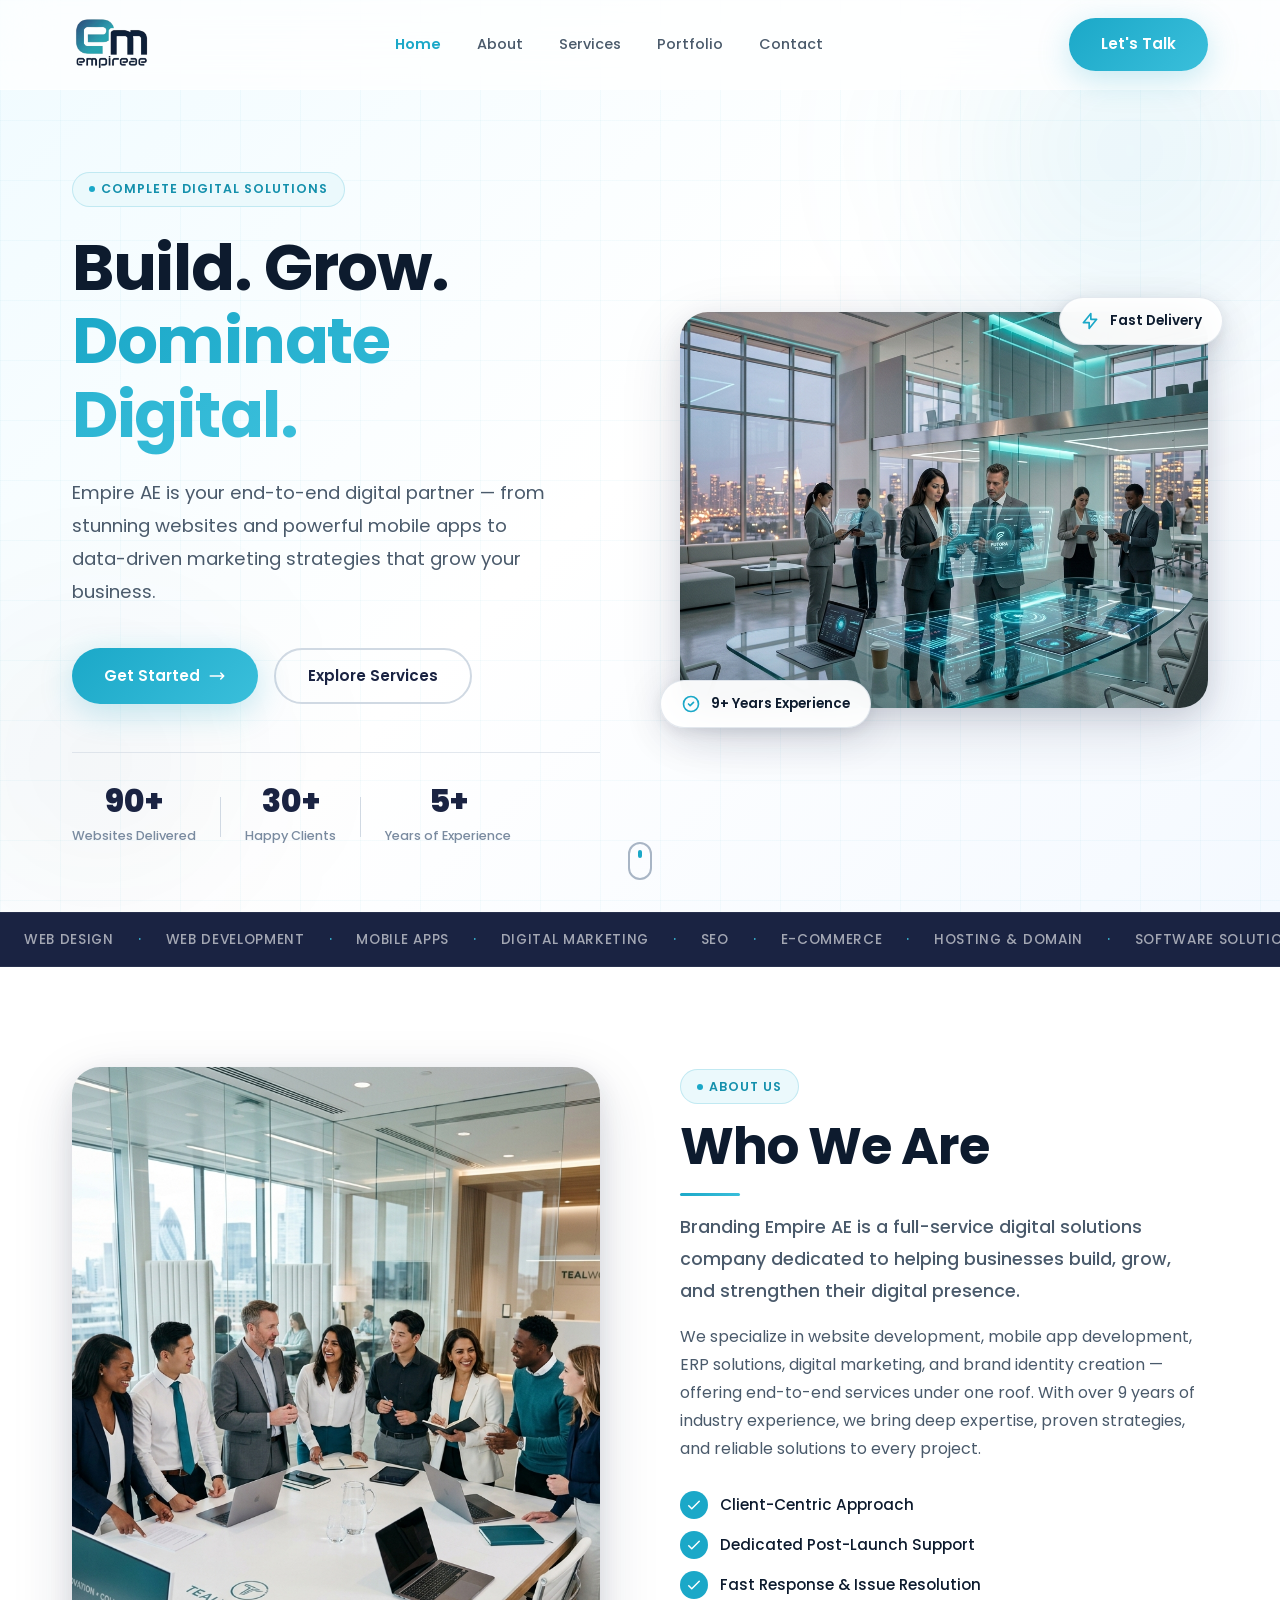
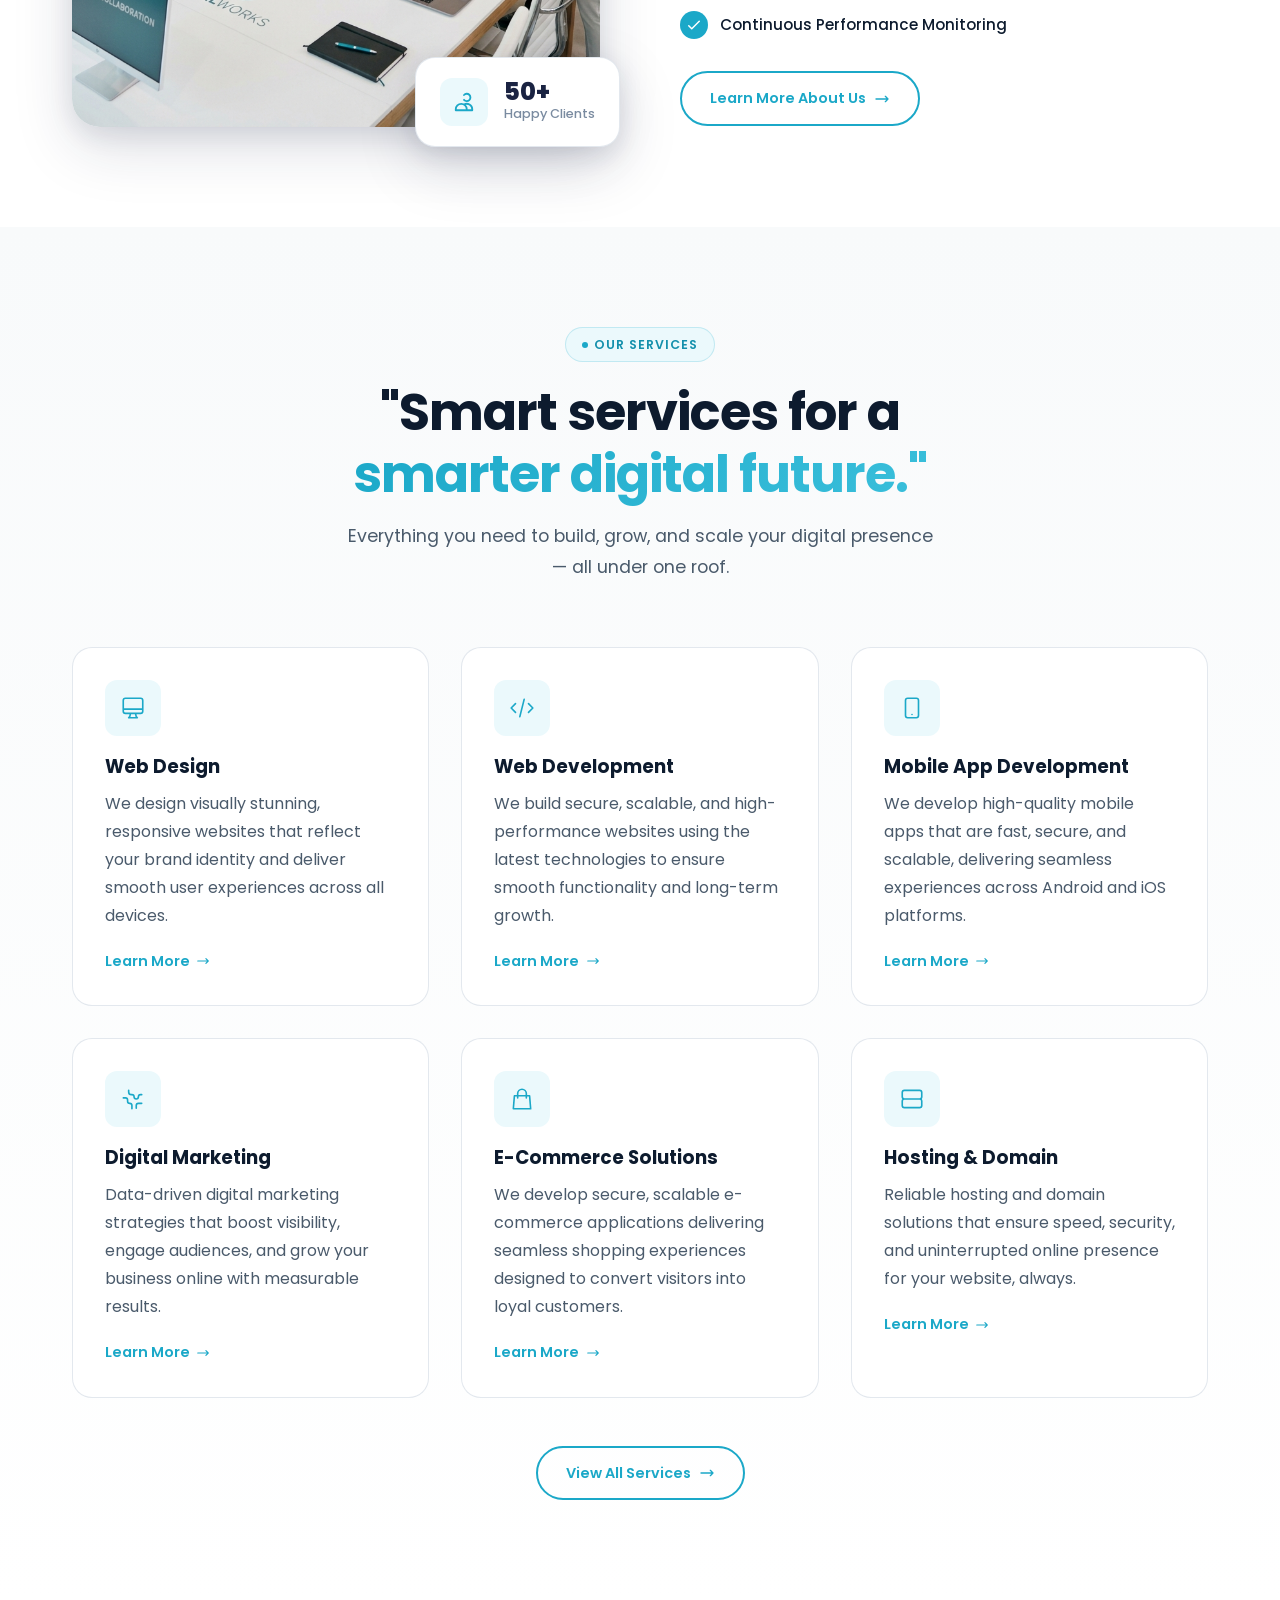
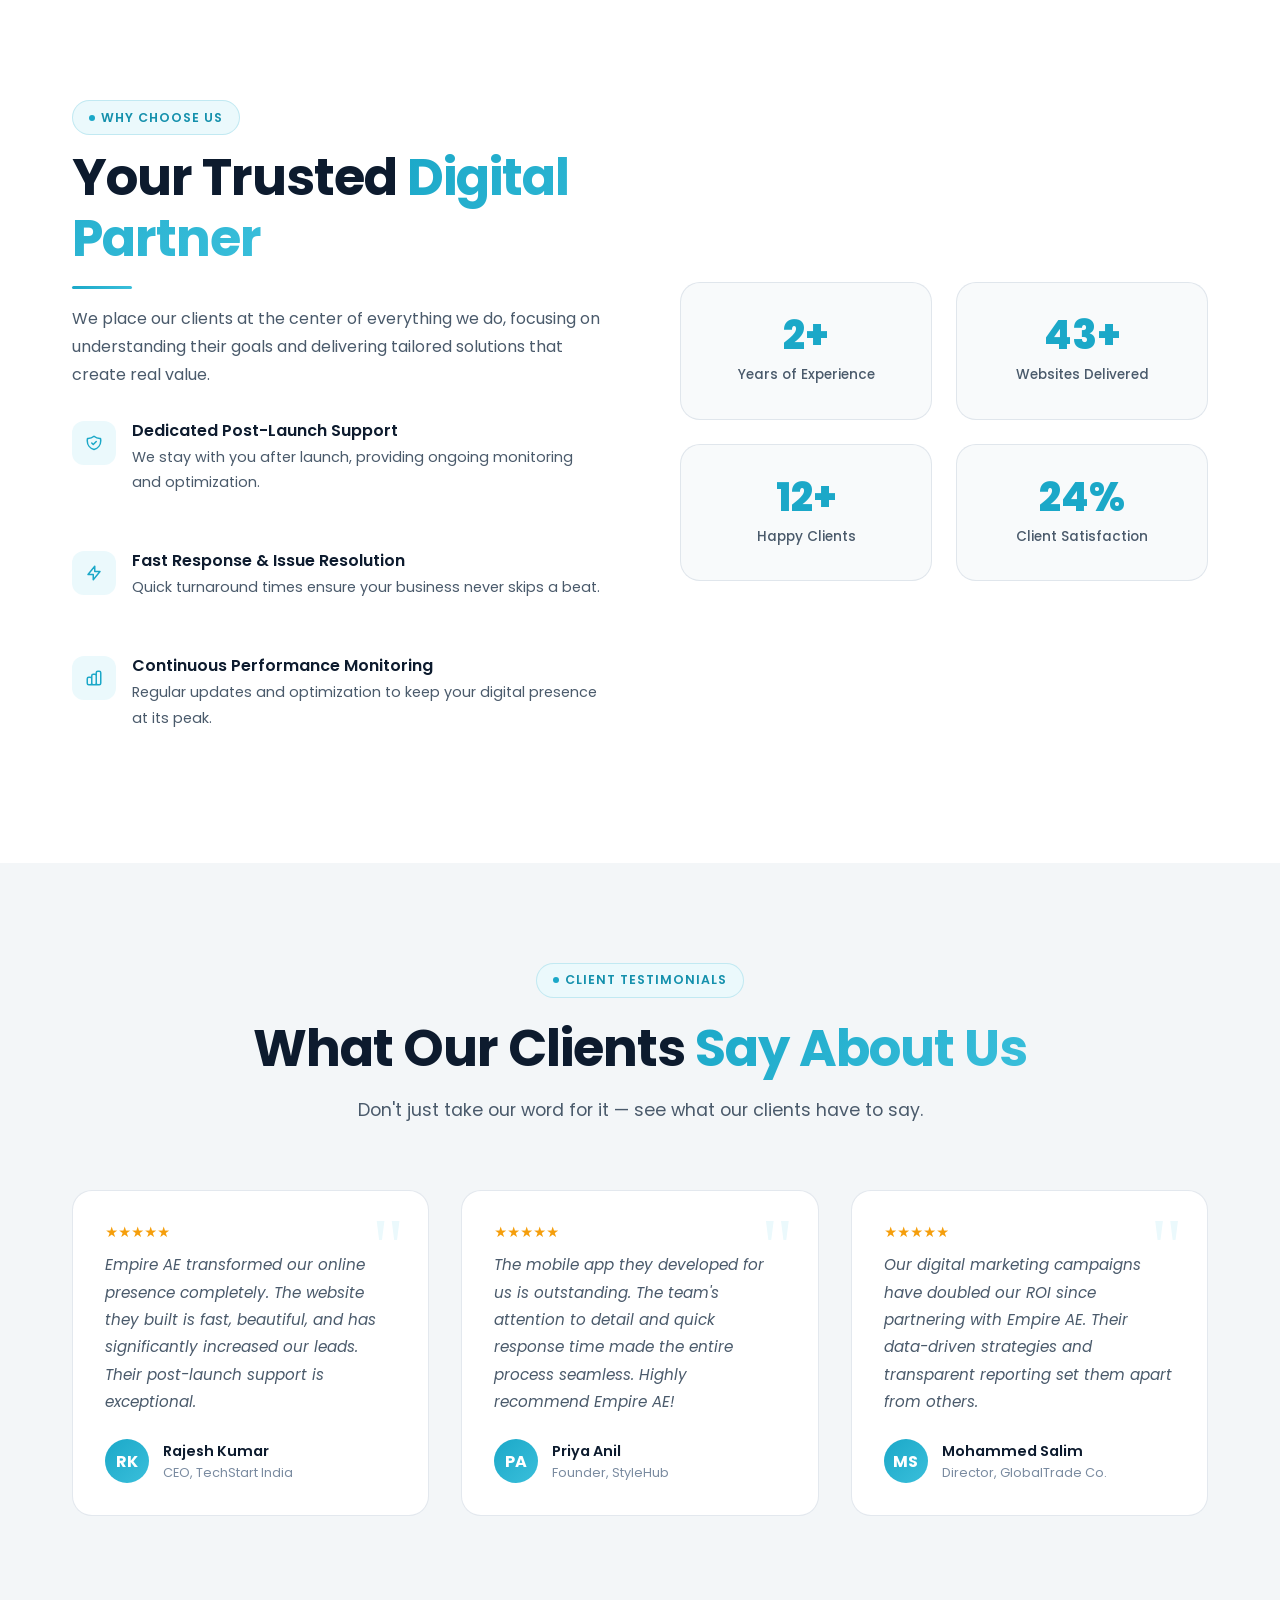
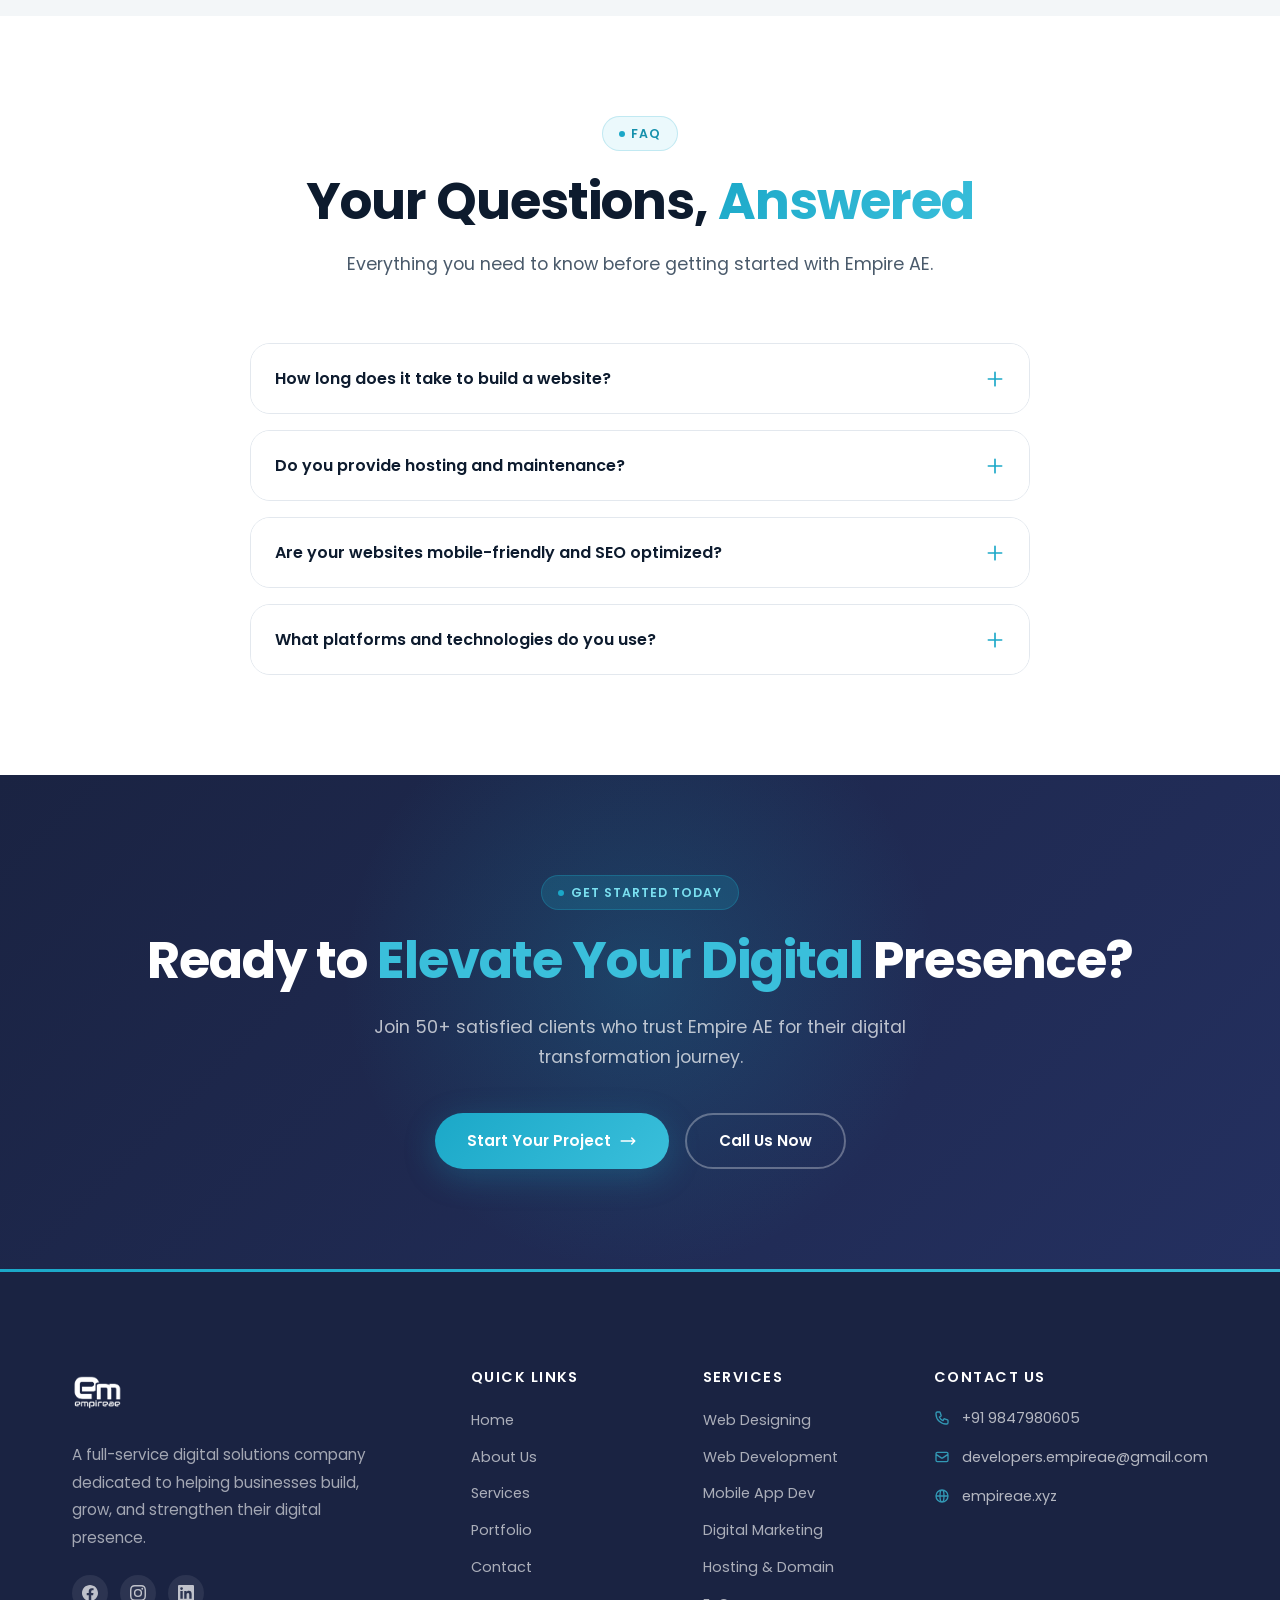
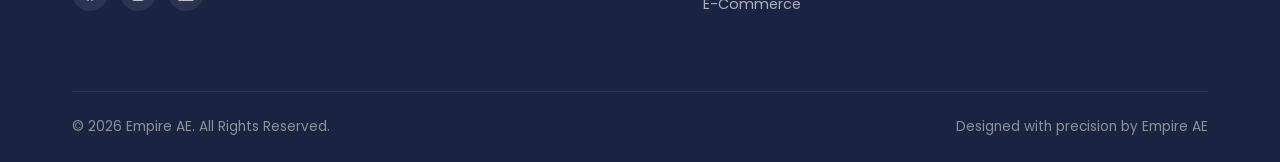
==== index.html @ 3169b393 "Finalized premium redesign" ====
<!DOCTYPE html>
<html lang="en">
<head>
  <meta charset="UTF-8" />
  <meta name="viewport" content="width=device-width, initial-scale=1.0" />
  <title>Empire AE — Complete Digital Solutions</title>
  <meta name="description" content="Empire AE is a full-service digital solutions company specializing in website development, mobile app development, digital marketing, and brand identity creation." />
  <meta name="keywords" content="web development, mobile app, digital marketing, SEO, ERP solutions, branding, Empire AE" />
  <link rel="stylesheet" href="styles.css" />
  <link rel="stylesheet" href="animations.css" />
  <link rel="stylesheet" href="home.css" />
</head>
<body>

  <!-- ═══ NAVBAR ═══ -->
  <nav class="navbar" id="navbar">
    <div class="container">
      <a href="index.html" class="nav-logo">
        <img src="images/logo.png" alt="Empire AE Logo" />
      </a>
      <div class="nav-links">
        <a href="index.html" class="active">Home</a>
        <a href="about.html">About</a>
        <a href="services.html">Services</a>
        <a href="portfolio.html">Portfolio</a>
        <a href="contact.html">Contact</a>
      </div>
      <div class="nav-cta">
        <a href="contact.html" class="btn-primary">Let's Talk</a>
      </div>
      <button class="hamburger" id="hamburger" aria-label="Toggle menu">
        <span></span><span></span><span></span>
      </button>
    </div>
  </nav>
  <div class="mobile-menu" id="mobileMenu">
    <a href="index.html">Home</a>
    <a href="about.html">About</a>
    <a href="services.html">Services</a>
    <a href="portfolio.html">Portfolio</a>
    <a href="contact.html">Contact</a>
    <a href="contact.html" class="btn-primary">Let's Talk</a>
  </div>

  <!-- ═══ HERO ═══ -->
  <section class="hero">
    <div class="hero-bg-grid"></div>
    <div class="hero-blob hero-blob-1"></div>
    <div class="hero-blob hero-blob-2"></div>
    <div class="container">
      <div class="hero-content">
        <div class="hero-text">
          <span class="label fade-up">Complete Digital Solutions</span>
          <h1 class="fade-up delay-1">
            Build. Grow.<br />
            <span class="text-gradient">Dominate Digital.</span>
          </h1>
          <p class="hero-desc fade-up delay-2">
            Empire AE is your end-to-end digital partner — from stunning websites and powerful mobile apps to data-driven marketing strategies that grow your business.
          </p>
          <div class="hero-cta fade-up delay-3">
            <a href="contact.html" class="btn-primary">
              Get Started
              <svg xmlns="http://www.w3.org/2000/svg" fill="none" viewBox="0 0 24 24" stroke="currentColor" width="18" height="18"><path stroke-linecap="round" stroke-linejoin="round" stroke-width="2" d="M17 8l4 4m0 0l-4 4m4-4H3"/></svg>
            </a>
            <a href="services.html" class="btn-secondary">Explore Services</a>
          </div>
          <div class="hero-stats fade-up delay-4">
            <div class="hero-stat">
              <span class="hero-stat-number">150<span class="hero-stat-plus">+</span></span>
              <span class="hero-stat-label">Websites Delivered</span>
            </div>
            <div class="hero-stat-sep"></div>
            <div class="hero-stat">
              <span class="hero-stat-number">50<span class="hero-stat-plus">+</span></span>
              <span class="hero-stat-label">Happy Clients</span>
            </div>
            <div class="hero-stat-sep"></div>
            <div class="hero-stat">
              <span class="hero-stat-number">9<span class="hero-stat-plus">+</span></span>
              <span class="hero-stat-label">Years of Experience</span>
            </div>
          </div>
        </div>
        <div class="hero-image fade-right delay-2">
          <div class="hero-img-wrapper">
            <img src="images/hero.png" alt="Empire AE Digital Solutions" />
            <div class="hero-img-badge badge-1">
              <svg xmlns="http://www.w3.org/2000/svg" fill="none" viewBox="0 0 24 24" stroke="currentColor" width="20" height="20"><path stroke-linecap="round" stroke-linejoin="round" stroke-width="2" d="M9 12l2 2 4-4m6 2a9 9 0 11-18 0 9 9 0 0118 0z"/></svg>
              <span>9+ Years Experience</span>
            </div>
            <div class="hero-img-badge badge-2">
              <svg xmlns="http://www.w3.org/2000/svg" fill="none" viewBox="0 0 24 24" stroke="currentColor" width="20" height="20"><path stroke-linecap="round" stroke-linejoin="round" stroke-width="2" d="M13 10V3L4 14h7v7l9-11h-7z"/></svg>
              <span>Fast Delivery</span>
            </div>
          </div>
        </div>
      </div>
    </div>
    <div class="hero-scroll-indicator">
      <div class="scroll-mouse"><div class="scroll-dot"></div></div>
    </div>
  </section>

  <!-- ═══ MARQUEE STRIP ═══ -->
  <div class="marquee-strip">
    <div class="marquee-track">
      <span>Web Design</span><span class="dot">·</span>
      <span>Web Development</span><span class="dot">·</span>
      <span>Mobile Apps</span><span class="dot">·</span>
      <span>Digital Marketing</span><span class="dot">·</span>
      <span>SEO</span><span class="dot">·</span>
      <span>E-Commerce</span><span class="dot">·</span>
      <span>Hosting & Domain</span><span class="dot">·</span>
      <span>Software Solutions</span><span class="dot">·</span>
      <span>Brand Identity</span><span class="dot">·</span>
      <span>Web Design</span><span class="dot">·</span>
      <span>Web Development</span><span class="dot">·</span>
      <span>Mobile Apps</span><span class="dot">·</span>
      <span>Digital Marketing</span><span class="dot">·</span>
      <span>SEO</span><span class="dot">·</span>
      <span>E-Commerce</span><span class="dot">·</span>
      <span>Hosting & Domain</span><span class="dot">·</span>
      <span>Software Solutions</span><span class="dot">·</span>
      <span>Brand Identity</span><span class="dot">·</span>
    </div>
  </div>

  <!-- ═══ ABOUT PREVIEW ═══ -->
  <section class="section about-preview">
    <div class="container">
      <div class="about-split">
        <div class="about-img-col fade-left">
          <div class="about-img-frame">
            <img src="images/about.png" alt="Empire AE Team" />
            <div class="about-img-card">
              <div class="about-img-card-icon">
                <svg xmlns="http://www.w3.org/2000/svg" fill="none" viewBox="0 0 24 24" stroke="currentColor" width="22" height="22"><path stroke-linecap="round" stroke-linejoin="round" stroke-width="2" d="M12 4.354a4 4 0 110 5.292M15 21H3v-1a6 6 0 0112 0v1zm0 0h6v-1a6 6 0 00-9-5.197"/></svg>
              </div>
              <div>
                <div class="about-img-card-number">50+</div>
                <div class="about-img-card-label">Happy Clients</div>
              </div>
            </div>
          </div>
        </div>
        <div class="about-text-col fade-right">
          <span class="label">About Us</span>
          <h2>Who We Are</h2>
          <div class="divider"></div>
          <p class="about-lead">
            Branding Empire AE is a full-service digital solutions company dedicated to helping businesses build, grow, and strengthen their digital presence.
          </p>
          <p>
            We specialize in website development, mobile app development, ERP solutions, digital marketing, and brand identity creation — offering end-to-end services under one roof. With over 9 years of industry experience, we bring deep expertise, proven strategies, and reliable solutions to every project.
          </p>
          <div class="about-features">
            <div class="about-feature">
              <div class="about-feature-icon">
                <svg xmlns="http://www.w3.org/2000/svg" fill="none" viewBox="0 0 24 24" stroke="currentColor" width="18" height="18"><path stroke-linecap="round" stroke-linejoin="round" stroke-width="2" d="M5 13l4 4L19 7"/></svg>
              </div>
              <span>Client-Centric Approach</span>
            </div>
            <div class="about-feature">
              <div class="about-feature-icon">
                <svg xmlns="http://www.w3.org/2000/svg" fill="none" viewBox="0 0 24 24" stroke="currentColor" width="18" height="18"><path stroke-linecap="round" stroke-linejoin="round" stroke-width="2" d="M5 13l4 4L19 7"/></svg>
              </div>
              <span>Dedicated Post-Launch Support</span>
            </div>
            <div class="about-feature">
              <div class="about-feature-icon">
                <svg xmlns="http://www.w3.org/2000/svg" fill="none" viewBox="0 0 24 24" stroke="currentColor" width="18" height="18"><path stroke-linecap="round" stroke-linejoin="round" stroke-width="2" d="M5 13l4 4L19 7"/></svg>
              </div>
              <span>Fast Response & Issue Resolution</span>
            </div>
            <div class="about-feature">
              <div class="about-feature-icon">
                <svg xmlns="http://www.w3.org/2000/svg" fill="none" viewBox="0 0 24 24" stroke="currentColor" width="18" height="18"><path stroke-linecap="round" stroke-linejoin="round" stroke-width="2" d="M5 13l4 4L19 7"/></svg>
              </div>
              <span>Continuous Performance Monitoring</span>
            </div>
          </div>
          <a href="about.html" class="btn-outline">Learn More About Us
            <svg xmlns="http://www.w3.org/2000/svg" fill="none" viewBox="0 0 24 24" stroke="currentColor" width="16" height="16"><path stroke-linecap="round" stroke-linejoin="round" stroke-width="2" d="M17 8l4 4m0 0l-4 4m4-4H3"/></svg>
          </a>
        </div>
      </div>
    </div>
  </section>

  <!-- ═══ SERVICES PREVIEW ═══ -->
  <section class="section services-preview" id="services">
    <div class="services-bg"></div>
    <div class="container">
      <div class="section-header fade-up">
        <span class="label">Our Services</span>
        <h2>"Smart services for a<br /> <span class="text-gradient">smarter digital future."</span></h2>
        <p>Everything you need to build, grow, and scale your digital presence — all under one roof.</p>
      </div>
      <div class="grid-3 services-grid">
        <div class="card fade-up delay-1">
          <div class="icon-box">
            <svg xmlns="http://www.w3.org/2000/svg" fill="none" viewBox="0 0 24 24" stroke="currentColor"><path stroke-linecap="round" stroke-linejoin="round" stroke-width="1.5" d="M9.75 17L9 20l-1 1h8l-1-1-.75-3M3 13h18M5 17h14a2 2 0 002-2V5a2 2 0 00-2-2H5a2 2 0 00-2 2v10a2 2 0 002 2z"/></svg>
          </div>
          <h3>Web Design</h3>
          <p>We design visually stunning, responsive websites that reflect your brand identity and deliver smooth user experiences across all devices.</p>
          <a href="services.html" class="service-link">Learn More <svg xmlns="http://www.w3.org/2000/svg" fill="none" viewBox="0 0 24 24" stroke="currentColor" width="14" height="14"><path stroke-linecap="round" stroke-linejoin="round" stroke-width="2" d="M17 8l4 4m0 0l-4 4m4-4H3"/></svg></a>
        </div>
        <div class="card fade-up delay-2">
          <div class="icon-box">
            <svg xmlns="http://www.w3.org/2000/svg" fill="none" viewBox="0 0 24 24" stroke="currentColor"><path stroke-linecap="round" stroke-linejoin="round" stroke-width="1.5" d="M10 20l4-16m4 4l4 4-4 4M6 16l-4-4 4-4"/></svg>
          </div>
          <h3>Web Development</h3>
          <p>We build secure, scalable, and high-performance websites using the latest technologies to ensure smooth functionality and long-term growth.</p>
          <a href="services.html" class="service-link">Learn More <svg xmlns="http://www.w3.org/2000/svg" fill="none" viewBox="0 0 24 24" stroke="currentColor" width="14" height="14"><path stroke-linecap="round" stroke-linejoin="round" stroke-width="2" d="M17 8l4 4m0 0l-4 4m4-4H3"/></svg></a>
        </div>
        <div class="card fade-up delay-3">
          <div class="icon-box">
            <svg xmlns="http://www.w3.org/2000/svg" fill="none" viewBox="0 0 24 24" stroke="currentColor"><path stroke-linecap="round" stroke-linejoin="round" stroke-width="1.5" d="M12 18h.01M8 21h8a2 2 0 002-2V5a2 2 0 00-2-2H8a2 2 0 00-2 2v14a2 2 0 002 2z"/></svg>
          </div>
          <h3>Mobile App Development</h3>
          <p>We develop high-quality mobile apps that are fast, secure, and scalable, delivering seamless experiences across Android and iOS platforms.</p>
          <a href="services.html" class="service-link">Learn More <svg xmlns="http://www.w3.org/2000/svg" fill="none" viewBox="0 0 24 24" stroke="currentColor" width="14" height="14"><path stroke-linecap="round" stroke-linejoin="round" stroke-width="2" d="M17 8l4 4m0 0l-4 4m4-4H3"/></svg></a>
        </div>
        <div class="card fade-up delay-2">
          <div class="icon-box">
            <svg xmlns="http://www.w3.org/2000/svg" fill="none" viewBox="0 0 24 24" stroke="currentColor"><path stroke-linecap="round" stroke-linejoin="round" stroke-width="1.5" d="M3.055 11H5a2 2 0 012 2v1a2 2 0 002 2 2 2 0 012 2v2.945M8 3.935V5.5A2.5 2.5 0 0010.5 8h.5a2 2 0 012 2 2 2 0 104 0 2 2 0 012-2h1.064M15 20.488V18a2 2 0 012-2h3.064"/></svg>
          </div>
          <h3>Digital Marketing</h3>
          <p>Data-driven digital marketing strategies that boost visibility, engage audiences, and grow your business online with measurable results.</p>
          <a href="services.html" class="service-link">Learn More <svg xmlns="http://www.w3.org/2000/svg" fill="none" viewBox="0 0 24 24" stroke="currentColor" width="14" height="14"><path stroke-linecap="round" stroke-linejoin="round" stroke-width="2" d="M17 8l4 4m0 0l-4 4m4-4H3"/></svg></a>
        </div>
        <div class="card fade-up delay-3">
          <div class="icon-box">
            <svg xmlns="http://www.w3.org/2000/svg" fill="none" viewBox="0 0 24 24" stroke="currentColor"><path stroke-linecap="round" stroke-linejoin="round" stroke-width="1.5" d="M16 11V7a4 4 0 00-8 0v4M5 9h14l1 12H4L5 9z"/></svg>
          </div>
          <h3>E-Commerce Solutions</h3>
          <p>We develop secure, scalable e-commerce applications delivering seamless shopping experiences designed to convert visitors into loyal customers.</p>
          <a href="services.html" class="service-link">Learn More <svg xmlns="http://www.w3.org/2000/svg" fill="none" viewBox="0 0 24 24" stroke="currentColor" width="14" height="14"><path stroke-linecap="round" stroke-linejoin="round" stroke-width="2" d="M17 8l4 4m0 0l-4 4m4-4H3"/></svg></a>
        </div>
        <div class="card fade-up delay-4">
          <div class="icon-box">
            <svg xmlns="http://www.w3.org/2000/svg" fill="none" viewBox="0 0 24 24" stroke="currentColor"><path stroke-linecap="round" stroke-linejoin="round" stroke-width="1.5" d="M5 12h14M5 12a2 2 0 01-2-2V6a2 2 0 012-2h14a2 2 0 012 2v4a2 2 0 01-2 2M5 12a2 2 0 00-2 2v4a2 2 0 002 2h14a2 2 0 002-2v-4a2 2 0 00-2-2"/></svg>
          </div>
          <h3>Hosting & Domain</h3>
          <p>Reliable hosting and domain solutions that ensure speed, security, and uninterrupted online presence for your website, always.</p>
          <a href="services.html" class="service-link">Learn More <svg xmlns="http://www.w3.org/2000/svg" fill="none" viewBox="0 0 24 24" stroke="currentColor" width="14" height="14"><path stroke-linecap="round" stroke-linejoin="round" stroke-width="2" d="M17 8l4 4m0 0l-4 4m4-4H3"/></svg></a>
        </div>
      </div>
      <div class="services-cta fade-up">
        <a href="services.html" class="btn-outline">View All Services
          <svg xmlns="http://www.w3.org/2000/svg" fill="none" viewBox="0 0 24 24" stroke="currentColor" width="16" height="16"><path stroke-linecap="round" stroke-linejoin="round" stroke-width="2" d="M17 8l4 4m0 0l-4 4m4-4H3"/></svg>
        </a>
      </div>
    </div>
  </section>

  <!-- ═══ WHY CHOOSE US ═══ -->
  <section class="section why-section">
    <div class="container">
      <div class="why-grid">
        <div class="why-text fade-left">
          <span class="label">Why Choose Us</span>
          <h2>Your Trusted <span class="text-gradient">Digital Partner</span></h2>
          <div class="divider"></div>
          <p>We place our clients at the center of everything we do, focusing on understanding their goals and delivering tailored solutions that create real value.</p>
          <div class="why-advantages">
            <div class="why-advantage">
              <div class="why-adv-icon">
                <svg xmlns="http://www.w3.org/2000/svg" fill="none" viewBox="0 0 24 24" stroke="currentColor" width="18" height="18"><path stroke-linecap="round" stroke-linejoin="round" stroke-width="2" d="M9 12l2 2 4-4m5.618-4.016A11.955 11.955 0 0112 2.944a11.955 11.955 0 01-8.618 3.04A12.02 12.02 0 003 9c0 5.591 3.824 10.29 9 11.622 5.176-1.332 9-6.03 9-11.622 0-1.042-.133-2.052-.382-3.016z"/></svg>
              </div>
              <div>
                <h4>Dedicated Post-Launch Support</h4>
                <p>We stay with you after launch, providing ongoing monitoring and optimization.</p>
              </div>
            </div>
            <div class="why-advantage">
              <div class="why-adv-icon">
                <svg xmlns="http://www.w3.org/2000/svg" fill="none" viewBox="0 0 24 24" stroke="currentColor" width="18" height="18"><path stroke-linecap="round" stroke-linejoin="round" stroke-width="2" d="M13 10V3L4 14h7v7l9-11h-7z"/></svg>
              </div>
              <div>
                <h4>Fast Response & Issue Resolution</h4>
                <p>Quick turnaround times ensure your business never skips a beat.</p>
              </div>
            </div>
            <div class="why-advantage">
              <div class="why-adv-icon">
                <svg xmlns="http://www.w3.org/2000/svg" fill="none" viewBox="0 0 24 24" stroke="currentColor" width="18" height="18"><path stroke-linecap="round" stroke-linejoin="round" stroke-width="2" d="M9 19v-6a2 2 0 00-2-2H5a2 2 0 00-2 2v6a2 2 0 002 2h2a2 2 0 002-2zm0 0V9a2 2 0 012-2h2a2 2 0 012 2v10m-6 0a2 2 0 002 2h2a2 2 0 002-2m0 0V5a2 2 0 012-2h2a2 2 0 012 2v14a2 2 0 01-2 2h-2a2 2 0 01-2-2z"/></svg>
              </div>
              <div>
                <h4>Continuous Performance Monitoring</h4>
                <p>Regular updates and optimization to keep your digital presence at its peak.</p>
              </div>
            </div>
          </div>
        </div>
        <div class="why-stats-col fade-right">
          <div class="why-stats-grid">
            <div class="why-stat-card">
              <div class="stat-number">9+</div>
              <p>Years of Experience</p>
            </div>
            <div class="why-stat-card">
              <div class="stat-number">150+</div>
              <p>Websites Delivered</p>
            </div>
            <div class="why-stat-card">
              <div class="stat-number">50+</div>
              <p>Happy Clients</p>
            </div>
            <div class="why-stat-card">
              <div class="stat-number">100%</div>
              <p>Client Satisfaction</p>
            </div>
          </div>
        </div>
      </div>
    </div>
  </section>

  <!-- ═══ TESTIMONIALS ═══ -->
  <section class="section testimonials-section">
    <div class="testimonials-bg"></div>
    <div class="container">
      <div class="section-header fade-up">
        <span class="label">Client Testimonials</span>
        <h2>What Our Clients <span class="text-gradient">Say About Us</span></h2>
        <p>Don't just take our word for it — see what our clients have to say.</p>
      </div>
      <div class="grid-3 testimonials-grid">
        <div class="testimonial-card fade-up delay-1">
          <div class="stars">★★★★★</div>
          <p class="testimonial-text">Empire AE transformed our online presence completely. The website they built is fast, beautiful, and has significantly increased our leads. Their post-launch support is exceptional.</p>
          <div class="testimonial-author">
            <div class="testimonial-avatar">RK</div>
            <div>
              <div class="testimonial-name">Rajesh Kumar</div>
              <div class="testimonial-role">CEO, TechStart India</div>
            </div>
          </div>
        </div>
        <div class="testimonial-card fade-up delay-2">
          <div class="stars">★★★★★</div>
          <p class="testimonial-text">The mobile app they developed for us is outstanding. The team's attention to detail and quick response time made the entire process seamless. Highly recommend Empire AE!</p>
          <div class="testimonial-author">
            <div class="testimonial-avatar">PA</div>
            <div>
              <div class="testimonial-name">Priya Anil</div>
              <div class="testimonial-role">Founder, StyleHub</div>
            </div>
          </div>
        </div>
        <div class="testimonial-card fade-up delay-3">
          <div class="stars">★★★★★</div>
          <p class="testimonial-text">Our digital marketing campaigns have doubled our ROI since partnering with Empire AE. Their data-driven strategies and transparent reporting set them apart from others.</p>
          <div class="testimonial-author">
            <div class="testimonial-avatar">MS</div>
            <div>
              <div class="testimonial-name">Mohammed Salim</div>
              <div class="testimonial-role">Director, GlobalTrade Co.</div>
            </div>
          </div>
        </div>
      </div>
    </div>
  </section>

  <!-- ═══ FAQ ═══ -->
  <section class="section faq-section">
    <div class="container">
      <div class="section-header fade-up">
        <span class="label">FAQ</span>
        <h2>Your Questions, <span class="text-gradient">Answered</span></h2>
        <p>Everything you need to know before getting started with Empire AE.</p>
      </div>
      <div class="faq-grid fade-up delay-1">
        <div class="faq-item">
          <button class="faq-question" onclick="toggleFaq(this)">
            <span>How long does it take to build a website?</span>
            <svg class="faq-icon" xmlns="http://www.w3.org/2000/svg" fill="none" viewBox="0 0 24 24" stroke="currentColor" width="20" height="20"><path stroke-linecap="round" stroke-linejoin="round" stroke-width="2" d="M12 4v16m8-8H4"/></svg>
          </button>
          <div class="faq-answer">
            <p>Most websites are completed within 1–3 weeks, depending on the project scope and content availability. We keep you informed at every stage of the process.</p>
          </div>
        </div>
        <div class="faq-item">
          <button class="faq-question" onclick="toggleFaq(this)">
            <span>Do you provide hosting and maintenance?</span>
            <svg class="faq-icon" xmlns="http://www.w3.org/2000/svg" fill="none" viewBox="0 0 24 24" stroke="currentColor" width="20" height="20"><path stroke-linecap="round" stroke-linejoin="round" stroke-width="2" d="M12 4v16m8-8H4"/></svg>
          </button>
          <div class="faq-answer">
            <p>Yes. We offer secure hosting with regular backups, performance monitoring, and ongoing technical support to keep your site running perfectly.</p>
          </div>
        </div>
        <div class="faq-item">
          <button class="faq-question" onclick="toggleFaq(this)">
            <span>Are your websites mobile-friendly and SEO optimized?</span>
            <svg class="faq-icon" xmlns="http://www.w3.org/2000/svg" fill="none" viewBox="0 0 24 24" stroke="currentColor" width="20" height="20"><path stroke-linecap="round" stroke-linejoin="round" stroke-width="2" d="M12 4v16m8-8H4"/></svg>
          </button>
          <div class="faq-answer">
            <p>Absolutely. All our websites are optimized for speed, mobile responsiveness, and search engine visibility right out of the box.</p>
          </div>
        </div>
        <div class="faq-item">
          <button class="faq-question" onclick="toggleFaq(this)">
            <span>What platforms and technologies do you use?</span>
            <svg class="faq-icon" xmlns="http://www.w3.org/2000/svg" fill="none" viewBox="0 0 24 24" stroke="currentColor" width="20" height="20"><path stroke-linecap="round" stroke-linejoin="round" stroke-width="2" d="M12 4v16m8-8H4"/></svg>
          </button>
          <div class="faq-answer">
            <p>We work with a wide range of modern technologies including React, WordPress, Laravel, Flutter, and more — always choosing the right tool for your project needs.</p>
          </div>
        </div>
      </div>
    </div>
  </section>

  <!-- ═══ CTA ═══ -->
  <section class="cta-section">
    <div class="container" style="position:relative;z-index:1;">
      <span class="label" style="background:rgba(27,168,200,0.2);color:#7AE0F0;border-color:rgba(27,168,200,0.3);">Get Started Today</span>
      <h2 style="margin-top:1.25rem">Ready to <span style="color:var(--teal-light)">Elevate Your Digital</span> Presence?</h2>
      <p>Join 50+ satisfied clients who trust Empire AE for their digital transformation journey.</p>
      <div class="cta-buttons">
        <a href="contact.html" class="btn-primary">Start Your Project
          <svg xmlns="http://www.w3.org/2000/svg" fill="none" viewBox="0 0 24 24" stroke="currentColor" width="18" height="18"><path stroke-linecap="round" stroke-linejoin="round" stroke-width="2" d="M17 8l4 4m0 0l-4 4m4-4H3"/></svg>
        </a>
        <a href="tel:919847980605" class="btn-secondary">Call Us Now</a>
      </div>
    </div>
  </section>

  <!-- ═══ FOOTER ═══ -->
  <footer class="footer">
    <div class="container">
      <div class="footer-grid">
        <div class="footer-brand">
          <img src="images/logo.png" alt="Empire AE" />
          <p>A full-service digital solutions company dedicated to helping businesses build, grow, and strengthen their digital presence.</p>
          <div class="social-links" style="margin-top:1.5rem">
            <a href="#" class="social-link" aria-label="Facebook">
              <svg xmlns="http://www.w3.org/2000/svg" viewBox="0 0 24 24" fill="currentColor"><path d="M24 12.073c0-6.627-5.373-12-12-12s-12 5.373-12 12c0 5.99 4.388 10.954 10.125 11.854v-8.385H7.078v-3.47h3.047V9.43c0-3.007 1.792-4.669 4.533-4.669 1.312 0 2.686.235 2.686.235v2.953H15.83c-1.491 0-1.956.925-1.956 1.874v2.25h3.328l-.532 3.47h-2.796v8.385C19.612 23.027 24 18.062 24 12.073z"/></svg>
            </a>
            <a href="#" class="social-link" aria-label="Instagram">
              <svg xmlns="http://www.w3.org/2000/svg" viewBox="0 0 24 24" fill="currentColor"><path d="M12 2.163c3.204 0 3.584.012 4.85.07 3.252.148 4.771 1.691 4.919 4.919.058 1.265.069 1.645.069 4.849 0 3.205-.012 3.584-.069 4.849-.149 3.225-1.664 4.771-4.919 4.919-1.266.058-1.644.07-4.85.07-3.204 0-3.584-.012-4.849-.07-3.26-.149-4.771-1.699-4.919-4.92-.058-1.265-.07-1.644-.07-4.849 0-3.204.013-3.583.07-4.849.149-3.227 1.664-4.771 4.919-4.919 1.266-.057 1.645-.069 4.849-.069zM12 0C8.741 0 8.333.014 7.053.072 2.695.272.273 2.69.073 7.052.014 8.333 0 8.741 0 12c0 3.259.014 3.668.072 4.948.2 4.358 2.618 6.78 6.98 6.98C8.333 23.986 8.741 24 12 24c3.259 0 3.668-.014 4.948-.072 4.354-.2 6.782-2.618 6.979-6.98.059-1.28.073-1.689.073-4.948 0-3.259-.014-3.667-.072-4.947-.196-4.354-2.617-6.78-6.979-6.98C15.668.014 15.259 0 12 0zm0 5.838a6.162 6.162 0 100 12.324 6.162 6.162 0 000-12.324zM12 16a4 4 0 110-8 4 4 0 010 8zm6.406-11.845a1.44 1.44 0 100 2.881 1.44 1.44 0 000-2.881z"/></svg>
            </a>
            <a href="#" class="social-link" aria-label="LinkedIn">
              <svg xmlns="http://www.w3.org/2000/svg" viewBox="0 0 24 24" fill="currentColor"><path d="M20.447 20.452h-3.554v-5.569c0-1.328-.027-3.037-1.852-3.037-1.853 0-2.136 1.445-2.136 2.939v5.667H9.351V9h3.414v1.561h.046c.477-.9 1.637-1.85 3.37-1.85 3.601 0 4.267 2.37 4.267 5.455v6.286zM5.337 7.433a2.062 2.062 0 01-2.063-2.065 2.064 2.064 0 112.063 2.065zm1.782 13.019H3.555V9h3.564v11.452zM22.225 0H1.771C.792 0 0 .774 0 1.729v20.542C0 23.227.792 24 1.771 24h20.451C23.2 24 24 23.227 24 22.271V1.729C24 .774 23.2 0 22.222 0h.003z"/></svg>
            </a>
          </div>
        </div>
        <div class="footer-col">
          <h5>Quick Links</h5>
          <ul>
            <li><a href="index.html">Home</a></li>
            <li><a href="about.html">About Us</a></li>
            <li><a href="services.html">Services</a></li>
            <li><a href="portfolio.html">Portfolio</a></li>
            <li><a href="contact.html">Contact</a></li>
          </ul>
        </div>
        <div class="footer-col">
          <h5>Services</h5>
          <ul>
            <li><a href="services.html">Web Designing</a></li>
            <li><a href="services.html">Web Development</a></li>
            <li><a href="services.html">Mobile App Dev</a></li>
            <li><a href="services.html">Digital Marketing</a></li>
            <li><a href="services.html">Hosting & Domain</a></li>
            <li><a href="services.html">E-Commerce</a></li>
          </ul>
        </div>
        <div class="footer-col">
          <h5>Contact Us</h5>
          <div class="footer-contact-item">
            <svg xmlns="http://www.w3.org/2000/svg" fill="none" viewBox="0 0 24 24" stroke="currentColor"><path stroke-linecap="round" stroke-linejoin="round" stroke-width="2" d="M3 5a2 2 0 012-2h3.28a1 1 0 01.948.684l1.498 4.493a1 1 0 01-.502 1.21l-2.257 1.13a11.042 11.042 0 005.516 5.516l1.13-2.257a1 1 0 011.21-.502l4.493 1.498a1 1 0 01.684.949V19a2 2 0 01-2 2h-1C9.716 21 3 14.284 3 6V5z"/></svg>
            <span>+91 9847980605</span>
          </div>
          <div class="footer-contact-item">
            <svg xmlns="http://www.w3.org/2000/svg" fill="none" viewBox="0 0 24 24" stroke="currentColor"><path stroke-linecap="round" stroke-linejoin="round" stroke-width="2" d="M3 8l7.89 5.26a2 2 0 002.22 0L21 8M5 19h14a2 2 0 002-2V7a2 2 0 00-2-2H5a2 2 0 00-2 2v10a2 2 0 002 2z"/></svg>
            <span>developers.empireae@gmail.com</span>
          </div>
          <div class="footer-contact-item">
            <svg xmlns="http://www.w3.org/2000/svg" fill="none" viewBox="0 0 24 24" stroke="currentColor"><path stroke-linecap="round" stroke-linejoin="round" stroke-width="2" d="M21 12a9 9 0 01-9 9m9-9a9 9 0 00-9-9m9 9H3m9 9a9 9 0 01-9-9m9 9c1.657 0 3-4.03 3-9s-1.343-9-3-9m0 18c-1.657 0-3-4.03-3-9s1.343-9 3-9m-9 9a9 9 0 019-9"/></svg>
            <span>empireae.xyz</span>
          </div>
        </div>
      </div>
      <div class="footer-bottom">
        <span>© 2026 Empire AE. All Rights Reserved.</span>
        <span>Designed with precision by Empire AE</span>
      </div>
    </div>
  </footer>

  <button id="scrollTopBtn" class="scroll-top" aria-label="Scroll to top">
    <svg xmlns="http://www.w3.org/2000/svg" fill="none" viewBox="0 0 24 24" stroke="currentColor" width="24" height="24"><path stroke-linecap="round" stroke-linejoin="round" stroke-width="2" d="M5 10l7-7m0 0l7 7m-7-7v18"/></svg>
  </button>
  <script src="main.js"></script>
</body>
</html>
---- styles.css ----
/* ============================================
   EMPIRE AE — GLOBAL DESIGN SYSTEM
   Color: Teal #1BA8C8 + Dark Navy #1A2342
   ============================================ */

@import url('https://fonts.googleapis.com/css2?family=Inter:wght@300;400;500;600;700;800;900&family=Poppins:wght@300;400;500;600;700;800;900&display=swap');

/* ─── CSS Custom Properties ─── */
:root {
  --teal: #1BA8C8;
  --teal-light: #3ABFDB;
  --teal-dark: #1490AC;
  --teal-pale: #EBF9FC;
  --teal-glow: rgba(27, 168, 200, 0.15);
  --navy: #1A2342;
  --navy-mid: #243060;
  --navy-light: #3A4A7A;
  --white: #FFFFFF;
  --off-white: #F8FAFB;
  --grey-50: #F3F6F8;
  --grey-100: #E8EDF2;
  --grey-200: #D0D9E3;
  --grey-300: #A8B5C5;
  --grey-400: #7A8BA0;
  --grey-500: #556475;
  --grey-600: #3D4F62;
  --text-primary: #0D1B2E;
  --text-secondary: #4A5A6B;
  --text-muted: #7A8BA0;
  --gradient-hero: linear-gradient(135deg, #F0FBFF 0%, #FFFFFF 50%, #F4F9FF 100%);
  --gradient-teal: linear-gradient(135deg, #1BA8C8 0%, #3ABFDB 100%);
  --gradient-navy: linear-gradient(135deg, #1A2342 0%, #243060 100%);
  --gradient-subtle: linear-gradient(180deg, #FFFFFF 0%, #F0FBFF 100%);
  --shadow-sm: 0 1px 3px rgba(26, 35, 66, 0.08), 0 1px 2px rgba(26, 35, 66, 0.06);
  --shadow-md: 0 4px 16px rgba(26, 35, 66, 0.10), 0 2px 4px rgba(26, 35, 66, 0.06);
  --shadow-lg: 0 10px 40px rgba(26, 35, 66, 0.12), 0 4px 16px rgba(26, 35, 66, 0.08);
  --shadow-xl: 0 20px 60px rgba(26, 35, 66, 0.15), 0 8px 24px rgba(26, 35, 66, 0.10);
  --shadow-teal: 0 8px 32px rgba(27, 168, 200, 0.25);
  --border-light: 1px solid rgba(208, 217, 227, 0.6);
  --border-teal: 1px solid rgba(27, 168, 200, 0.3);
  --radius-sm: 8px;
  --radius-md: 12px;
  --radius-lg: 20px;
  --radius-xl: 28px;
  --radius-full: 999px;
  --transition: all 0.3s cubic-bezier(0.4, 0, 0.2, 1);
  --transition-fast: all 0.15s cubic-bezier(0.4, 0, 0.2, 1);
  --transition-slow: all 0.5s cubic-bezier(0.4, 0, 0.2, 1);
  --font-primary: 'Poppins', 'Inter', system-ui, sans-serif;
  --font-secondary: 'Inter', system-ui, sans-serif;
  --nav-height: 76px;
}

/* ─── Reset & Base ─── */
*, *::before, *::after { box-sizing: border-box; margin: 0; padding: 0; }
html { scroll-behavior: smooth; font-size: 16px; -webkit-font-smoothing: antialiased; }
body {
  font-family: var(--font-primary);
  color: var(--text-primary);
  background: var(--white);
  line-height: 1.6;
  overflow-x: hidden;
}
img { max-width: 100%; height: auto; display: block; }
a { text-decoration: none; color: inherit; }
ul { list-style: none; }
button { font-family: inherit; cursor: pointer; border: none; outline: none; }
input, textarea, select { font-family: inherit; outline: none; }

/* ─── Typography ─── */
h1, h2, h3, h4, h5, h6 { font-weight: 700; line-height: 1.2; color: var(--text-primary); }
h1 { font-size: clamp(2.5rem, 5vw, 4.5rem); letter-spacing: -0.02em; }
h2 { font-size: clamp(2rem, 4vw, 3.2rem); letter-spacing: -0.02em; }
h3 { font-size: clamp(1.3rem, 2.5vw, 1.75rem); }
h4 { font-size: 1.25rem; font-weight: 600; }
p { color: var(--text-secondary); line-height: 1.75; }

/* ─── Layout ─── */
.container { max-width: 1200px; margin: 0 auto; padding: 0 2rem; }
.section { padding: 100px 0; }
.section-sm { padding: 60px 0; }

/* ─── Navbar ─── */
.navbar {
  position: fixed;
  top: 0; left: 0; right: 0;
  z-index: 1000;
  height: clamp(80px, 10vh, 100px); /* Taller navbar */
  display: flex;
  align-items: center;
  background: rgba(255, 255, 255, 0.75);
  backdrop-filter: blur(24px);
  -webkit-backdrop-filter: blur(24px);
  border-bottom: 1px solid rgba(255, 255, 255, 0.3);
  transition: all 0.4s cubic-bezier(0.4, 0, 0.2, 1);
  animation: slideDownNav 0.8s cubic-bezier(0.4, 0, 0.2, 1) forwards;
}
@keyframes slideDownNav {
  from { transform: translateY(-100%); opacity: 0; }
  to { transform: translateY(0); opacity: 1; }
}
.navbar.scrolled {
  background: rgba(255, 255, 255, 0.9);
  box-shadow: 0 4px 30px rgba(27, 168, 200, 0.15);
  border-bottom-color: rgba(27, 168, 200, 0.1);
  height: clamp(70px, 8vh, 85px);
}
.navbar .container {
  display: flex;
  align-items: center;
  justify-content: space-between;
  width: 100%;
}
.nav-logo { display: flex; align-items: center; gap: 0.6rem; transition: var(--transition); }
.nav-logo:hover { opacity: 0.8; }
.nav-logo img { height: clamp(60px, 6vw, 75px); width: auto; max-height: 80%; }
.nav-links {
  display: flex;
  align-items: center;
  gap: 0.25rem;
}
.nav-links a {
  padding: 0.5rem 1rem;
  font-size: 0.9rem;
  font-weight: 500;
  color: var(--text-secondary);
  border-radius: var(--radius-full);
  transition: var(--transition);
  position: relative;
}
.nav-links a::after {
  content: '';
  position: absolute;
  bottom: 0; left: 50%;
  width: 0; height: 2px;
  background: var(--teal);
  transform: translateX(-50%);
  transition: var(--transition);
  border-radius: var(--radius-full);
}
.nav-links a:hover { color: var(--teal); }
.nav-links a:hover::after { width: 60%; }
.nav-links a.active { color: var(--teal); font-weight: 600; }
.nav-cta {
  display: flex; align-items: center; gap: 1rem;
}
.hamburger {
  display: none;
  flex-direction: column;
  gap: 5px;
  cursor: pointer;
  padding: 4px;
}
.hamburger span {
  width: 24px; height: 2px;
  background: var(--navy);
  border-radius: 2px;
  transition: var(--transition);
}
.hamburger.open span:nth-child(1) { transform: rotate(45deg) translate(5px, 5px); }
.hamburger.open span:nth-child(2) { opacity: 0; }
.hamburger.open span:nth-child(3) { transform: rotate(-45deg) translate(5px, -5px); }

/* ─── Mobile Menu ─── */
.mobile-menu {
  display: none;
  position: fixed;
  top: var(--nav-height);
  left: 0; right: 0;
  background: rgba(255,255,255,0.98);
  backdrop-filter: blur(20px);
  padding: 1.5rem 2rem 2rem;
  border-bottom: var(--border-light);
  box-shadow: var(--shadow-lg);
  z-index: 999;
  flex-direction: column;
  gap: 0.5rem;
  animation: slideDown 0.3s ease;
}
.mobile-menu.open { display: flex; }
.mobile-menu a {
  padding: 0.85rem 1rem;
  font-size: 1rem;
  font-weight: 500;
  color: var(--text-secondary);
  border-radius: var(--radius-md);
  transition: var(--transition);
  border: var(--border-light);
}
.mobile-menu a:hover { background: var(--teal-pale); color: var(--teal); }
.mobile-menu .btn-primary { text-align: center; margin-top: 0.5rem; }

@keyframes slideDown {
  from { opacity: 0; transform: translateY(-10px); }
  to { opacity: 1; transform: translateY(0); }
}

/* ─── Buttons ─── */
.btn-primary {
  display: inline-flex;
  align-items: center;
  gap: 0.5rem;
  padding: 0.875rem 2rem;
  background: var(--gradient-teal);
  color: var(--white);
  font-size: 0.95rem;
  font-weight: 600;
  border-radius: var(--radius-full);
  transition: var(--transition);
  box-shadow: var(--shadow-teal);
  position: relative;
  overflow: hidden;
}
.btn-primary::before {
  content: '';
  position: absolute;
  top: 0; left: -100%;
  width: 100%; height: 100%;
  background: linear-gradient(90deg, transparent, rgba(255,255,255,0.2), transparent);
  transition: var(--transition-slow);
}
.btn-primary:hover::before { left: 100%; }
.btn-primary:hover {
  transform: translateY(-2px);
  box-shadow: 0 12px 40px rgba(27, 168, 200, 0.4);
}
.btn-secondary {
  display: inline-flex;
  align-items: center;
  gap: 0.5rem;
  padding: 0.875rem 2rem;
  background: transparent;
  color: var(--navy);
  font-size: 0.95rem;
  font-weight: 600;
  border-radius: var(--radius-full);
  border: 2px solid var(--grey-200);
  transition: var(--transition);
}
.btn-secondary:hover {
  background: var(--grey-50);
  border-color: var(--teal);
  color: var(--teal);
  transform: translateY(-2px);
}
.btn-outline {
  display: inline-flex;
  align-items: center;
  gap: 0.5rem;
  padding: 0.85rem 1.75rem;
  background: transparent;
  color: var(--teal);
  font-size: 0.9rem;
  font-weight: 600;
  border-radius: var(--radius-full);
  border: 2px solid var(--teal);
  transition: var(--transition);
}
.btn-outline:hover {
  background: var(--teal);
  color: var(--white);
  transform: translateY(-2px);
  box-shadow: var(--shadow-teal);
}

/* ─── Labels / Tags ─── */
.label {
  display: inline-flex;
  align-items: center;
  gap: 0.4rem;
  padding: 0.4rem 1rem;
  background: var(--teal-pale);
  color: var(--teal-dark);
  font-size: 0.78rem;
  font-weight: 600;
  letter-spacing: 0.08em;
  text-transform: uppercase;
  border-radius: var(--radius-full);
  border: 1px solid rgba(27, 168, 200, 0.2);
}
.label::before {
  content: '';
  width: 6px; height: 6px;
  background: var(--teal);
  border-radius: 50%;
}

/* ─── Section Headers ─── */
.section-header { text-align: center; margin-bottom: 4rem; }
.section-header .label { margin-bottom: 1.25rem; }
.section-header h2 { margin-bottom: 1rem; }
.section-header p { max-width: 600px; margin: 0 auto; font-size: 1.1rem; }

/* ─── Cards ─── */
.card {
  background: var(--white);
  border: var(--border-light);
  border-radius: var(--radius-lg);
  padding: 2rem;
  transition: var(--transition);
  position: relative;
  overflow: hidden;
}
.card::before {
  content: '';
  position: absolute;
  top: 0; left: 0;
  width: 100%; height: 3px;
  background: var(--gradient-teal);
  transform: scaleX(0);
  transform-origin: left;
  transition: var(--transition);
}
.card:hover { transform: translateY(-6px); box-shadow: var(--shadow-xl); border-color: rgba(27, 168, 200, 0.2); }
.card:hover::before { transform: scaleX(1); }

/* ─── Icon Box ─── */
.icon-box {
  width: 56px; height: 56px;
  background: var(--teal-pale);
  border-radius: var(--radius-md);
  display: flex; align-items: center; justify-content: center;
  margin-bottom: 1.25rem;
  transition: var(--transition);
}
.icon-box svg { width: 26px; height: 26px; color: var(--teal); }
.card:hover .icon-box { background: var(--teal); }
.card:hover .icon-box svg { color: var(--white); }

/* ─── Stats / Numbers ─── */
.stat-number {
  font-size: 3rem;
  font-weight: 800;
  color: var(--teal);
  line-height: 1;
  font-variant-numeric: tabular-nums;
}

/* ─── Grid Layouts ─── */
.grid-2 { display: grid; grid-template-columns: repeat(2, 1fr); gap: 2rem; }
.grid-3 { display: grid; grid-template-columns: repeat(3, 1fr); gap: 2rem; }
.grid-4 { display: grid; grid-template-columns: repeat(4, 1fr); gap: 1.5rem; }

/* ─── Divider ─── */
.divider {
  width: 60px; height: 3px;
  background: var(--gradient-teal);
  border-radius: var(--radius-full);
  margin: 1rem 0;
}
.divider-center { margin: 1rem auto; }

/* ─── Scroll Animations ─── */
.fade-up {
  opacity: 0;
  transform: translateY(40px);
  transition: opacity 0.7s cubic-bezier(0.4, 0, 0.2, 1), transform 0.7s cubic-bezier(0.4, 0, 0.2, 1);
}
.fade-up.visible { opacity: 1; transform: translateY(0); }
.fade-left {
  opacity: 0;
  transform: translateX(-40px);
  transition: opacity 0.7s cubic-bezier(0.4, 0, 0.2, 1), transform 0.7s cubic-bezier(0.4, 0, 0.2, 1);
}
.fade-left.visible { opacity: 1; transform: translateX(0); }
.fade-right {
  opacity: 0;
  transform: translateX(40px);
  transition: opacity 0.7s cubic-bezier(0.4, 0, 0.2, 1), transform 0.7s cubic-bezier(0.4, 0, 0.2, 1);
}
.fade-right.visible { opacity: 1; transform: translateX(0); }
.fade-in {
  opacity: 0;
  transition: opacity 0.7s cubic-bezier(0.4, 0, 0.2, 1);
}
.fade-in.visible { opacity: 1; }
.delay-1 { transition-delay: 0.1s; }
.delay-2 { transition-delay: 0.2s; }
.delay-3 { transition-delay: 0.3s; }
.delay-4 { transition-delay: 0.4s; }
.delay-5 { transition-delay: 0.5s; }
.delay-6 { transition-delay: 0.6s; }

/* ─── Page Hero Banner ─── */
.page-hero {
  padding: 160px 0 80px;
  background: var(--gradient-hero);
  text-align: center;
  position: relative;
  overflow: hidden;
}
.page-hero::before {
  content: '';
  position: absolute;
  top: -200px; left: 50%;
  transform: translateX(-50%);
  width: 800px; height: 800px;
  background: radial-gradient(circle, rgba(27, 168, 200, 0.08) 0%, transparent 70%);
  pointer-events: none;
}
.page-hero h1 { margin: 1rem 0 1.5rem; }
.page-hero p { max-width: 600px; margin: 0 auto; font-size: 1.15rem; }

/* ─── CTA Section ─── */
.cta-section {
  padding: 100px 0;
  background: var(--gradient-navy);
  text-align: center;
  position: relative;
  overflow: hidden;
}
.cta-section::before {
  content: '';
  position: absolute;
  top: -100px; left: 50%;
  transform: translateX(-50%);
  width: 600px; height: 600px;
  background: radial-gradient(circle, rgba(27, 168, 200, 0.2) 0%, transparent 70%);
}
.cta-section h2 { color: var(--white); margin-bottom: 1.25rem; }
.cta-section p { color: rgba(255,255,255,0.7); max-width: 560px; margin: 0 auto 2.5rem; font-size: 1.1rem; }
.cta-section .btn-primary { background: var(--gradient-teal); }
.cta-section .btn-secondary { color: var(--white); border-color: rgba(255,255,255,0.3); }
.cta-section .btn-secondary:hover { background: rgba(255,255,255,0.1); border-color: var(--white); color: var(--white); }
.cta-buttons { display: flex; gap: 1rem; justify-content: center; flex-wrap: wrap; }

/* ─── Footer ─── */
.footer {
  background: var(--navy);
  color: rgba(255,255,255,0.9);
  padding: 100px 0 0;
  position: relative;
  overflow: hidden;
}
.footer::before {
  content: '';
  position: absolute;
  top: 0; left: 0;
  width: 100%; height: 3px;
  background: var(--gradient-teal);
}
.footer-grid {
  display: grid;
  grid-template-columns: 2fr 1fr 1fr 1.5fr;
  gap: 4rem;
  padding-bottom: 4rem;
  border-bottom: 1px solid rgba(255,255,255,0.06);
}
.footer-brand img { height: 48px; margin-bottom: 1.5rem; filter: brightness(0) invert(1); }
.footer-brand p { font-size: 0.95rem; color: rgba(255, 255, 255, 0.6); line-height: 1.8; padding-right: 2rem; }
.footer-col p { color: rgba(255, 255, 255, 0.6); }
.footer-col h5 {
  color: var(--white);
  font-size: 0.9rem;
  font-weight: 600;
  letter-spacing: 0.1em;
  text-transform: uppercase;
  margin-bottom: 1.25rem;
}
.footer-col ul li { margin-bottom: 0.7rem; }
.footer-col ul li a {
  font-size: 0.9rem;
  opacity: 0.7;
  transition: var(--transition);
}
.footer-col ul li a:hover { opacity: 1; color: var(--teal-light); }
.footer-contact-item {
  display: flex; align-items: flex-start; gap: 0.75rem;
  margin-bottom: 1rem; font-size: 0.9rem; opacity: 0.75;
}
.footer-contact-item svg { width: 16px; height: 16px; color: var(--teal-light); flex-shrink: 0; margin-top: 3px; }
.footer-bottom {
  display: flex;
  align-items: center;
  justify-content: space-between;
  padding: 1.5rem 0;
  font-size: 0.85rem;
  opacity: 0.55;
}
.social-links { display: flex; gap: 0.75rem; }
.social-link {
  width: 36px; height: 36px;
  background: rgba(255,255,255,0.08);
  border-radius: var(--radius-full);
  display: flex; align-items: center; justify-content: center;
  transition: var(--transition);
  color: rgba(255,255,255, 0.7);
}
.social-link:hover { background: var(--teal); color: var(--white); transform: translateY(-2px); }
.social-link svg { width: 16px; height: 16px; }

/* ─── Image overlays ─── */
.img-rounded { border-radius: var(--radius-xl); overflow: hidden; box-shadow: var(--shadow-xl); }
.img-rounded img { width: 100%; height: 100%; object-fit: cover; }

/* ─── Testimonial ─── */
.testimonial-card {
  background: var(--white);
  border: var(--border-light);
  border-radius: var(--radius-lg);
  padding: 2rem;
  position: relative;
}
.testimonial-card::before {
  content: '"';
  position: absolute;
  top: 1rem; right: 1.5rem;
  font-size: 5rem;
  color: var(--teal-pale);
  font-family: Georgia, serif;
  line-height: 1;
}
.testimonial-text { font-size: 0.95rem; color: var(--text-secondary); line-height: 1.8; margin-bottom: 1.5rem; font-style: italic; }
.testimonial-author { display: flex; align-items: center; gap: 0.875rem; }
.testimonial-avatar {
  width: 44px; height: 44px;
  border-radius: 50%;
  background: var(--gradient-teal);
  display: flex; align-items: center; justify-content: center;
  color: var(--white);
  font-weight: 700;
  font-size: 1rem;
}
.testimonial-name { font-weight: 600; font-size: 0.9rem; }
.testimonial-role { font-size: 0.8rem; color: var(--text-muted); }
.stars { color: #F59E0B; font-size: 0.8rem; margin-bottom: 0.5rem; }

/* ─── Scroll To Top Button ─── */
.scroll-top {
  position: fixed;
  bottom: 2rem; right: 2rem;
  width: 50px; height: 50px;
  background: rgba(255, 255, 255, 0.9);
  backdrop-filter: blur(10px);
  -webkit-backdrop-filter: blur(10px);
  border: 1px solid rgba(27, 168, 200, 0.2);
  border-radius: 50%;
  display: flex;
  align-items: center; justify-content: center;
  color: var(--teal);
  box-shadow: var(--shadow-lg);
  cursor: pointer;
  z-index: 999;
  opacity: 0;
  visibility: hidden;
  transform: translateY(20px) scale(0.9);
  transition: all 0.4s cubic-bezier(0.4, 0, 0.2, 1);
}
.scroll-top.visible {
  opacity: 1;
  visibility: visible;
  transform: translateY(0) scale(1);
}
.scroll-top:hover {
  background: var(--gradient-teal);
  color: var(--white);
  transform: translateY(-5px) scale(1.05);
  box-shadow: var(--shadow-teal);
  border-color: transparent;
}

/* ─── Responsive ─── */
@media (max-width: 1024px) {
  .grid-4 { grid-template-columns: repeat(2, 1fr); }
  .footer-grid { grid-template-columns: 1fr 1fr; gap: 2rem; }
}
@media (max-width: 768px) {
  :root { --nav-height: 70px; }
  .nav-links, .nav-cta { display: none; }
  .hamburger { display: flex; }
  .section { padding: 60px 0; }
  .grid-2, .grid-3 { grid-template-columns: 1fr; }
  .grid-4 { grid-template-columns: 1fr 1fr; }
  .footer-grid { grid-template-columns: 1fr; gap: 2.5rem; }
  .footer-bottom { flex-direction: column; gap: 1rem; text-align: center; }
  .page-hero { padding: 120px 0 60px; }
  h1 { font-size: 2.4rem; }
  h2 { font-size: 2rem; }
  .scroll-top { bottom: 1.5rem; right: 1.5rem; width: 45px; height: 45px; }
}
@media (max-width: 480px) {
  .container { padding: 0 1.25rem; }
  .grid-4 { grid-template-columns: 1fr; }
  .cta-buttons { flex-direction: column; align-items: stretch; width: 100%; }
  .btn-primary, .btn-secondary { width: 100%; justify-content: center; }
  h1 { font-size: 2rem; }
  h2 { font-size: 1.7rem; }
  .section-header { margin-bottom: 2.5rem; }
  .footer { padding: 60px 0 0; text-align: center; }
  .footer-brand img { margin: 0 auto 1.5rem; }
  .social-links { justify-content: center; }
  .footer-contact-item { justify-content: center; flex-direction: column; align-items: center; gap: 0.25rem; text-align: center; }
  .scroll-top { bottom: 1rem; right: 1rem; width: 40px; height: 40px; }
}
---- animations.css ----
/* ============================================
   EMPIRE AE — ANIMATIONS (No-JS fallback + utility)
   All fade elements are visible by default.
   JS adds .visible class to trigger the animation.
   ============================================ */

/* Make all animated elements visible immediately if not yet observed */
.fade-up,
.fade-left,
.fade-right,
.fade-in {
  opacity: 1;
  transform: none;
  transition: none;
}

/* Once JS body class is set, enable the animation */
body.js-ready .fade-up {
  opacity: 0;
  transform: translateY(40px);
  transition: opacity 0.7s cubic-bezier(0.4, 0, 0.2, 1),
              transform 0.7s cubic-bezier(0.4, 0, 0.2, 1);
}
body.js-ready .fade-left {
  opacity: 0;
  transform: translateX(-40px);
  transition: opacity 0.7s cubic-bezier(0.4, 0, 0.2, 1),
              transform 0.7s cubic-bezier(0.4, 0, 0.2, 1);
}
body.js-ready .fade-right {
  opacity: 0;
  transform: translateX(40px);
  transition: opacity 0.7s cubic-bezier(0.4, 0, 0.2, 1),
              transform 0.7s cubic-bezier(0.4, 0, 0.2, 1);
}
body.js-ready .fade-in {
  opacity: 0;
  transition: opacity 0.7s cubic-bezier(0.4, 0, 0.2, 1);
}

/* Visible state — works with or without body.js-ready */
body.js-ready .fade-up.visible,
body.js-ready .fade-left.visible,
body.js-ready .fade-right.visible,
body.js-ready .fade-in.visible {
  opacity: 1;
  transform: none;
}

/* Delay utilities */
body.js-ready .delay-1 { transition-delay: 0.1s !important; }
body.js-ready .delay-2 { transition-delay: 0.2s !important; }
body.js-ready .delay-3 { transition-delay: 0.3s !important; }
body.js-ready .delay-4 { transition-delay: 0.4s !important; }
body.js-ready .delay-5 { transition-delay: 0.5s !important; }
body.js-ready .delay-6 { transition-delay: 0.6s !important; }

/* Spinner for form submit button */
@keyframes spin {
  from { transform: rotate(0deg); }
  to { transform: rotate(360deg); }
}
.spin { animation: spin 1s linear infinite; }

/* Premium Animations */
.scale-up {
  opacity: 0;
  transform: scale(0.9);
  transition: opacity 0.8s cubic-bezier(0.4, 0, 0.2, 1), transform 0.8s cubic-bezier(0.4, 0, 0.2, 1);
}
.scale-up.visible {
  opacity: 1;
  transform: scale(1);
}
.blur-in {
  opacity: 0;
  filter: blur(10px);
  transform: translateY(20px);
  transition: opacity 0.8s cubic-bezier(0.4, 0, 0.2, 1), filter 0.8s cubic-bezier(0.4, 0, 0.2, 1), transform 0.8s cubic-bezier(0.4, 0, 0.2, 1);
}
.blur-in.visible {
  opacity: 1;
  filter: blur(0);
  transform: translateY(0);
}
body:not(.js-ready) .scale-up,
body:not(.js-ready) .blur-in {
  opacity: 1;
  transform: none;
  filter: blur(0);
}
---- home.css ----
/* ============================================
   HOME PAGE — SPECIFIC STYLES
   ============================================ */

/* ─── Text Gradient ─── */
.text-gradient {
  background: var(--gradient-teal);
  -webkit-background-clip: text;
  -webkit-text-fill-color: transparent;
  background-clip: text;
}

/* ─── Hero Section ─── */
.hero {
  min-height: 100vh;
  display: flex;
  align-items: center;
  background: var(--gradient-hero);
  position: relative;
  overflow: hidden;
  padding-top: var(--nav-height);
}
.hero-bg-grid {
  position: absolute;
  inset: 0;
  background-image:
    linear-gradient(rgba(27, 168, 200, 0.04) 1px, transparent 1px),
    linear-gradient(90deg, rgba(27, 168, 200, 0.04) 1px, transparent 1px);
  background-size: 60px 60px;
  pointer-events: none;
}
.hero-blob {
  position: absolute;
  border-radius: 50%;
  filter: blur(80px);
  pointer-events: none;
  animation: blobFloat 8s ease-in-out infinite;
}
.hero-blob-1 {
  width: 500px; height: 500px;
  top: -100px; right: -100px;
  background: radial-gradient(circle, rgba(27, 168, 200, 0.12) 0%, transparent 70%);
}
.hero-blob-2 {
  width: 400px; height: 400px;
  bottom: -50px; left: -100px;
  background: radial-gradient(circle, rgba(26, 35, 66, 0.06) 0%, transparent 70%);
  animation-delay: -4s;
}
@keyframes blobFloat {
  0%, 100% { transform: translate(0, 0) scale(1); }
  50% { transform: translate(20px, -30px) scale(1.05); }
}

.hero .container { position: relative; z-index: 1; }
.hero-content {
  display: grid;
  grid-template-columns: 1fr 1fr;
  align-items: center;
  gap: 5rem;
  padding: 6rem 0 4rem;
}
.hero-text { max-width: 580px; }
.hero-text .label { margin-bottom: 1.5rem; }
.hero-text h1 { margin-bottom: 1.5rem; line-height: 1.15; }
.hero-desc {
  font-size: 1.15rem;
  color: var(--text-secondary);
  line-height: 1.8;
  margin-bottom: 2.5rem;
  max-width: 480px;
}
.hero-cta {
  display: flex;
  gap: 1rem;
  flex-wrap: wrap;
  margin-bottom: 3rem;
}
.hero-stats {
  display: flex;
  align-items: center;
  gap: 1.5rem;
  padding-top: 2rem;
  border-top: var(--border-light);
}
.hero-stat { text-align: center; }
.hero-stat-number {
  display: block;
  font-size: 2rem;
  font-weight: 800;
  color: var(--navy);
  line-height: 1;
  margin-bottom: 0.3rem;
}
.hero-stat-plus { color: var(--teal); }
.hero-stat-label { font-size: 0.8rem; color: var(--text-muted); font-weight: 500; }
.hero-stat-sep { width: 1px; height: 40px; background: var(--grey-200); }

/* Hero Image */
.hero-image { position: relative; }
.hero-img-wrapper {
  position: relative;
  border-radius: var(--radius-xl);
  overflow: visible;
}
.hero-img-wrapper img {
  width: 100%;
  border-radius: var(--radius-xl);
  box-shadow: var(--shadow-xl);
  object-fit: cover;
  aspect-ratio: 4/3;
}
.hero-img-badge {
  position: absolute;
  display: flex;
  align-items: center;
  gap: 0.6rem;
  padding: 0.75rem 1.25rem;
  background: rgba(255, 255, 255, 0.95);
  backdrop-filter: blur(12px);
  border: var(--border-light);
  border-radius: var(--radius-full);
  box-shadow: var(--shadow-lg);
  font-size: 0.85rem;
  font-weight: 600;
  color: var(--text-primary);
  white-space: nowrap;
  animation: badgeFloat 4s ease-in-out infinite;
}
.hero-img-badge svg { color: var(--teal); flex-shrink: 0; }
.badge-1 { bottom: -20px; left: -20px; animation-delay: 0s; }
.badge-2 { top: -15px; right: -15px; animation-delay: -2s; }
@keyframes badgeFloat {
  0%, 100% { transform: translateY(0); }
  50% { transform: translateY(-8px); }
}

/* Scroll Indicator */
.hero-scroll-indicator {
  position: absolute;
  bottom: 2rem;
  left: 50%;
  transform: translateX(-50%);
  display: flex;
  flex-direction: column;
  align-items: center;
}
.scroll-mouse {
  width: 24px; height: 38px;
  border: 2px solid var(--grey-300);
  border-radius: 12px;
  display: flex;
  justify-content: center;
  padding-top: 6px;
}
.scroll-dot {
  width: 4px; height: 8px;
  background: var(--teal);
  border-radius: var(--radius-full);
  animation: scrollBounce 2s ease-in-out infinite;
}
@keyframes scrollBounce {
  0%, 100% { transform: translateY(0); opacity: 1; }
  50% { transform: translateY(8px); opacity: 0.4; }
}

/* ─── Marquee Strip ─── */
.marquee-strip {
  overflow: hidden;
  padding: 1rem 0;
  background: var(--navy);
  border-top: 1px solid rgba(255,255,255,0.06);
  border-bottom: 1px solid rgba(255,255,255,0.06);
}
.marquee-track {
  display: flex;
  width: max-content;
  animation: marquee 30s linear infinite;
  gap: 0;
}
.marquee-track span {
  padding: 0 1.5rem;
  font-size: 0.85rem;
  font-weight: 500;
  color: rgba(255,255,255,0.6);
  white-space: nowrap;
  letter-spacing: 0.05em;
  text-transform: uppercase;
}
.marquee-track .dot { color: var(--teal-light); padding: 0; }
@keyframes marquee {
  from { transform: translateX(0); }
  to { transform: translateX(-50%); }
}

/* ─── About Preview ─── */
.about-preview { background: var(--white); }
.about-split {
  display: grid;
  grid-template-columns: 1fr 1fr;
  gap: 5rem;
  align-items: center;
}
.about-img-frame {
  position: relative;
  border-radius: var(--radius-xl);
  overflow: visible;
}
.about-img-frame img {
  width: 100%;
  border-radius: var(--radius-xl);
  box-shadow: var(--shadow-xl);
  aspect-ratio: 4/5;
  object-fit: cover;
}
.about-img-card {
  position: absolute;
  bottom: -20px;
  right: -20px;
  display: flex;
  align-items: center;
  gap: 1rem;
  padding: 1.25rem 1.5rem;
  background: var(--white);
  border: var(--border-light);
  border-radius: var(--radius-lg);
  box-shadow: var(--shadow-xl);
}
.about-img-card-icon {
  width: 48px; height: 48px;
  background: var(--teal-pale);
  border-radius: var(--radius-md);
  display: flex; align-items: center; justify-content: center;
  color: var(--teal);
  flex-shrink: 0;
}
.about-img-card-number { font-size: 1.5rem; font-weight: 800; color: var(--navy); line-height: 1; }
.about-img-card-label { font-size: 0.8rem; color: var(--text-muted); font-weight: 500; }
.about-text-col h2 { margin: 0.75rem 0; }
.about-lead { font-size: 1.1rem; color: var(--text-secondary); line-height: 1.8; margin-bottom: 1rem; font-weight: 500; }
.about-features { display: flex; flex-direction: column; gap: 0.75rem; margin: 1.75rem 0 2rem; }
.about-feature {
  display: flex;
  align-items: center;
  gap: 0.75rem;
  font-size: 0.95rem;
  font-weight: 500;
  color: var(--text-primary);
}
.about-feature-icon {
  width: 28px; height: 28px;
  background: var(--teal);
  border-radius: 50%;
  display: flex; align-items: center; justify-content: center;
  color: var(--white);
  flex-shrink: 0;
}

/* ─── Services Preview ─── */
.services-preview { position: relative; }
.services-bg {
  position: absolute;
  inset: 0;
  background: linear-gradient(180deg, var(--off-white) 0%, var(--white) 100%);
  z-index: 0;
}
.services-preview .container { position: relative; z-index: 1; }
.services-grid { margin-bottom: 3rem; }
.service-link {
  display: inline-flex;
  align-items: center;
  gap: 0.4rem;
  color: var(--teal);
  font-size: 0.9rem;
  font-weight: 600;
  margin-top: 1.25rem;
  transition: var(--transition);
}
.service-link:hover { gap: 0.7rem; }
.card h3 { margin-bottom: 0.75rem; font-size: 1.15rem; }
.services-cta { text-align: center; }

/* ─── Why Section ─── */
.why-section { background: var(--white); }
.why-grid {
  display: grid;
  grid-template-columns: 1fr 1fr;
  gap: 5rem;
  align-items: center;
}
.why-text h2 { margin: 0.75rem 0; }
.why-text p { margin-bottom: 2rem; }
.why-advantages { display: flex; flex-direction: column; gap: 1.5rem; }
.why-advantage {
  display: flex;
  gap: 1rem;
  align-items: flex-start;
}
.why-adv-icon {
  width: 44px; height: 44px;
  background: var(--teal-pale);
  border-radius: var(--radius-md);
  display: flex; align-items: center; justify-content: center;
  color: var(--teal);
  flex-shrink: 0;
}
.why-advantage h4 { margin-bottom: 0.3rem; font-size: 1rem; }
.why-advantage p { font-size: 0.9rem; }
.why-stats-grid {
  display: grid;
  grid-template-columns: 1fr 1fr;
  gap: 1.5rem;
}
.why-stat-card {
  background: var(--off-white);
  border: var(--border-light);
  border-radius: var(--radius-lg);
  padding: 2rem 1.5rem;
  text-align: center;
  transition: var(--transition);
}
.why-stat-card:hover { border-color: rgba(27,168,200,0.3); box-shadow: var(--shadow-md); transform: translateY(-4px); }
.why-stat-card .stat-number { font-size: 2.5rem; margin-bottom: 0.5rem; }
.why-stat-card p { font-size: 0.85rem; font-weight: 500; }

/* ─── Testimonials ─── */
.testimonials-section { position: relative; }
.testimonials-bg {
  position: absolute;
  inset: 0;
  background: var(--grey-50);
  z-index: 0;
}
.testimonials-section .container { position: relative; z-index: 1; }

/* ─── FAQ ─── */
.faq-section { background: var(--white); }
.faq-grid { max-width: 780px; margin: 0 auto; display: flex; flex-direction: column; gap: 1rem; }
.faq-item {
  border: var(--border-light);
  border-radius: var(--radius-lg);
  overflow: hidden;
  transition: var(--transition);
}
.faq-item:hover { border-color: rgba(27,168,200,0.3); }
.faq-question {
  width: 100%;
  display: flex;
  align-items: center;
  justify-content: space-between;
  padding: 1.375rem 1.5rem;
  background: var(--white);
  text-align: left;
  font-size: 1rem;
  font-weight: 600;
  color: var(--text-primary);
  cursor: pointer;
  transition: var(--transition);
  gap: 1rem;
}
.faq-question:hover { color: var(--teal); }
.faq-icon { flex-shrink: 0; color: var(--teal); transition: var(--transition); }
.faq-question.open .faq-icon { transform: rotate(45deg); }
.faq-answer {
  max-height: 0;
  overflow: hidden;
  transition: max-height 0.4s cubic-bezier(0.4, 0, 0.2, 1);
}
.faq-answer.open { max-height: 200px; }
.faq-answer p {
  padding: 0 1.5rem 1.375rem;
  font-size: 0.95rem;
  line-height: 1.75;
}

/* ─── Responsive Home ─── */
@media (max-width: 1024px) {
  .hero-content { gap: 3rem; }
  .about-split, .why-grid { gap: 3rem; }
}
@media (max-width: 768px) {
  .hero-content {
    grid-template-columns: 1fr;
    padding: 4rem 0 2.5rem;
    text-align: center;
  }
  .hero-cta { justify-content: center; }
  .hero-stats { justify-content: center; }
  .hero-image { display: none; }
  .about-split { grid-template-columns: 1fr; }
  .about-img-frame { display: none; }
  .why-grid { grid-template-columns: 1fr; }
  .why-stats-grid { grid-template-columns: 1fr 1fr; }
  .testimonials-grid { grid-template-columns: 1fr; }
}
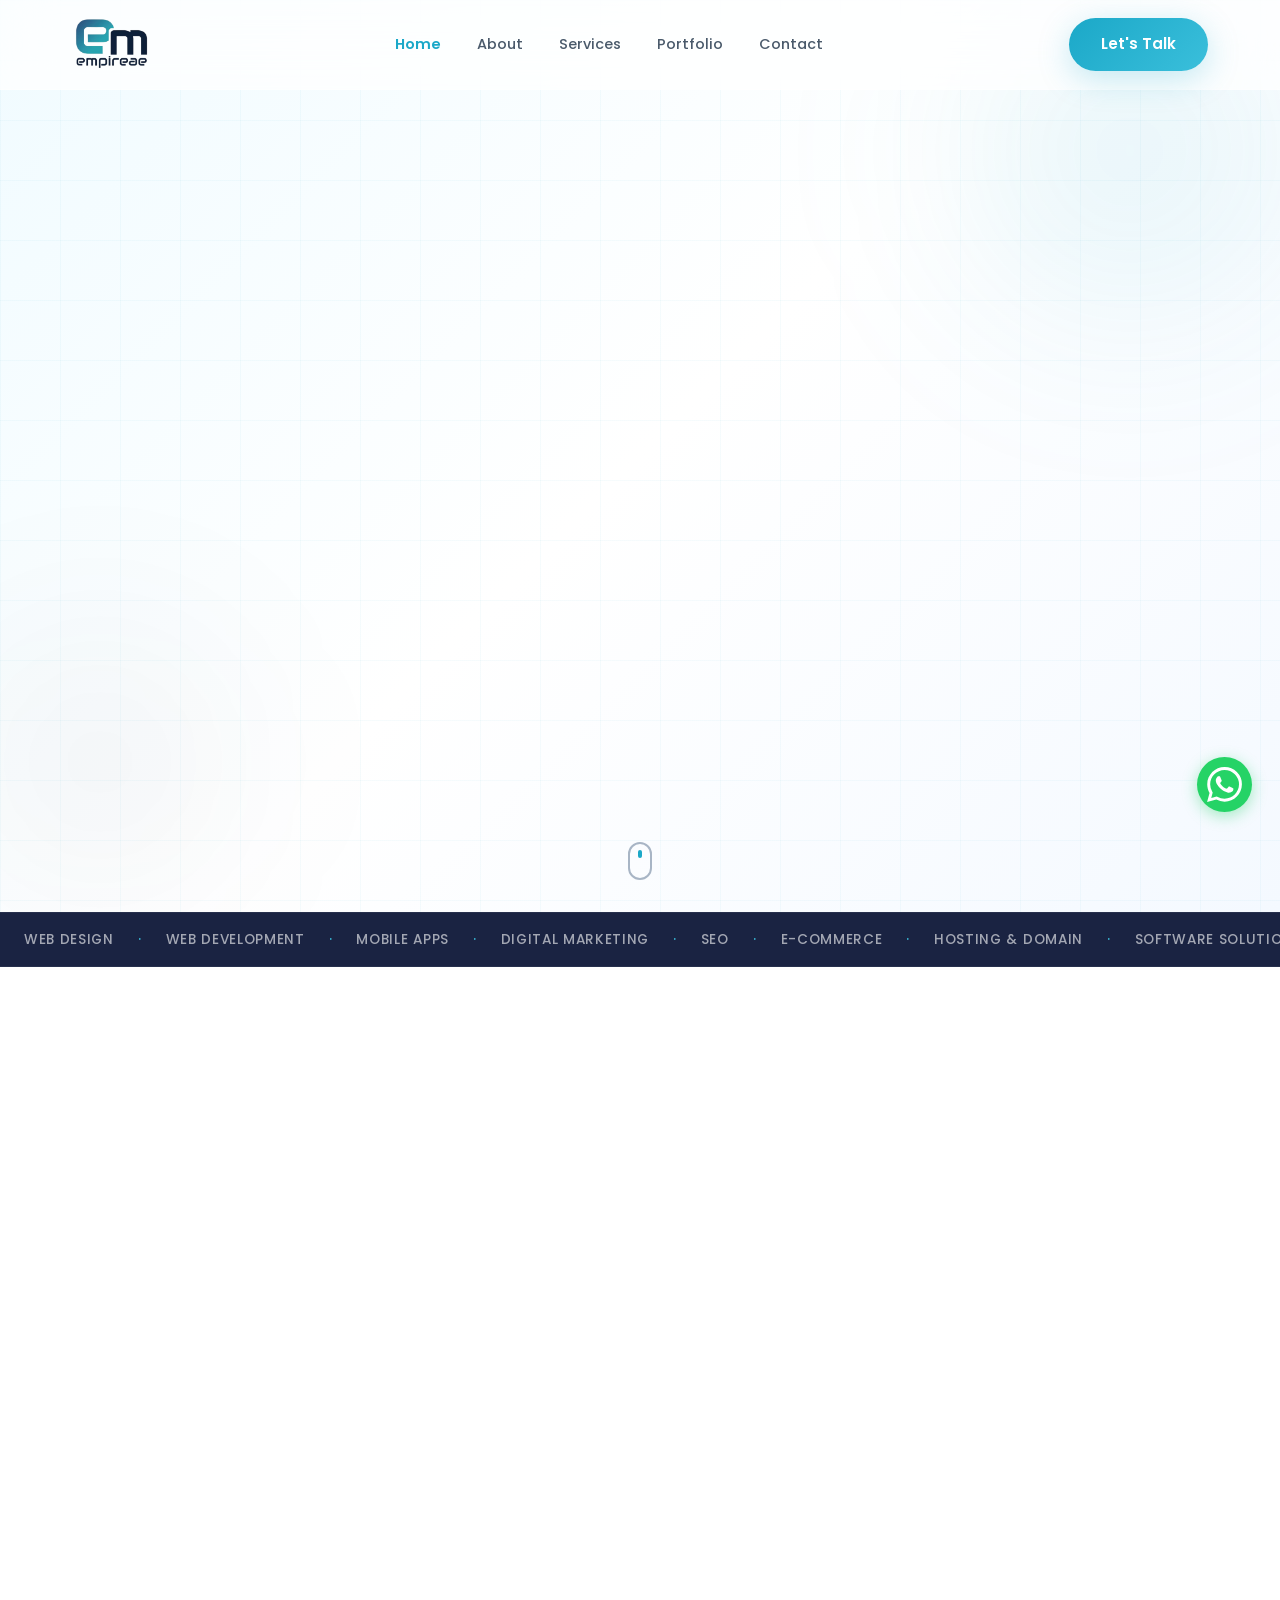
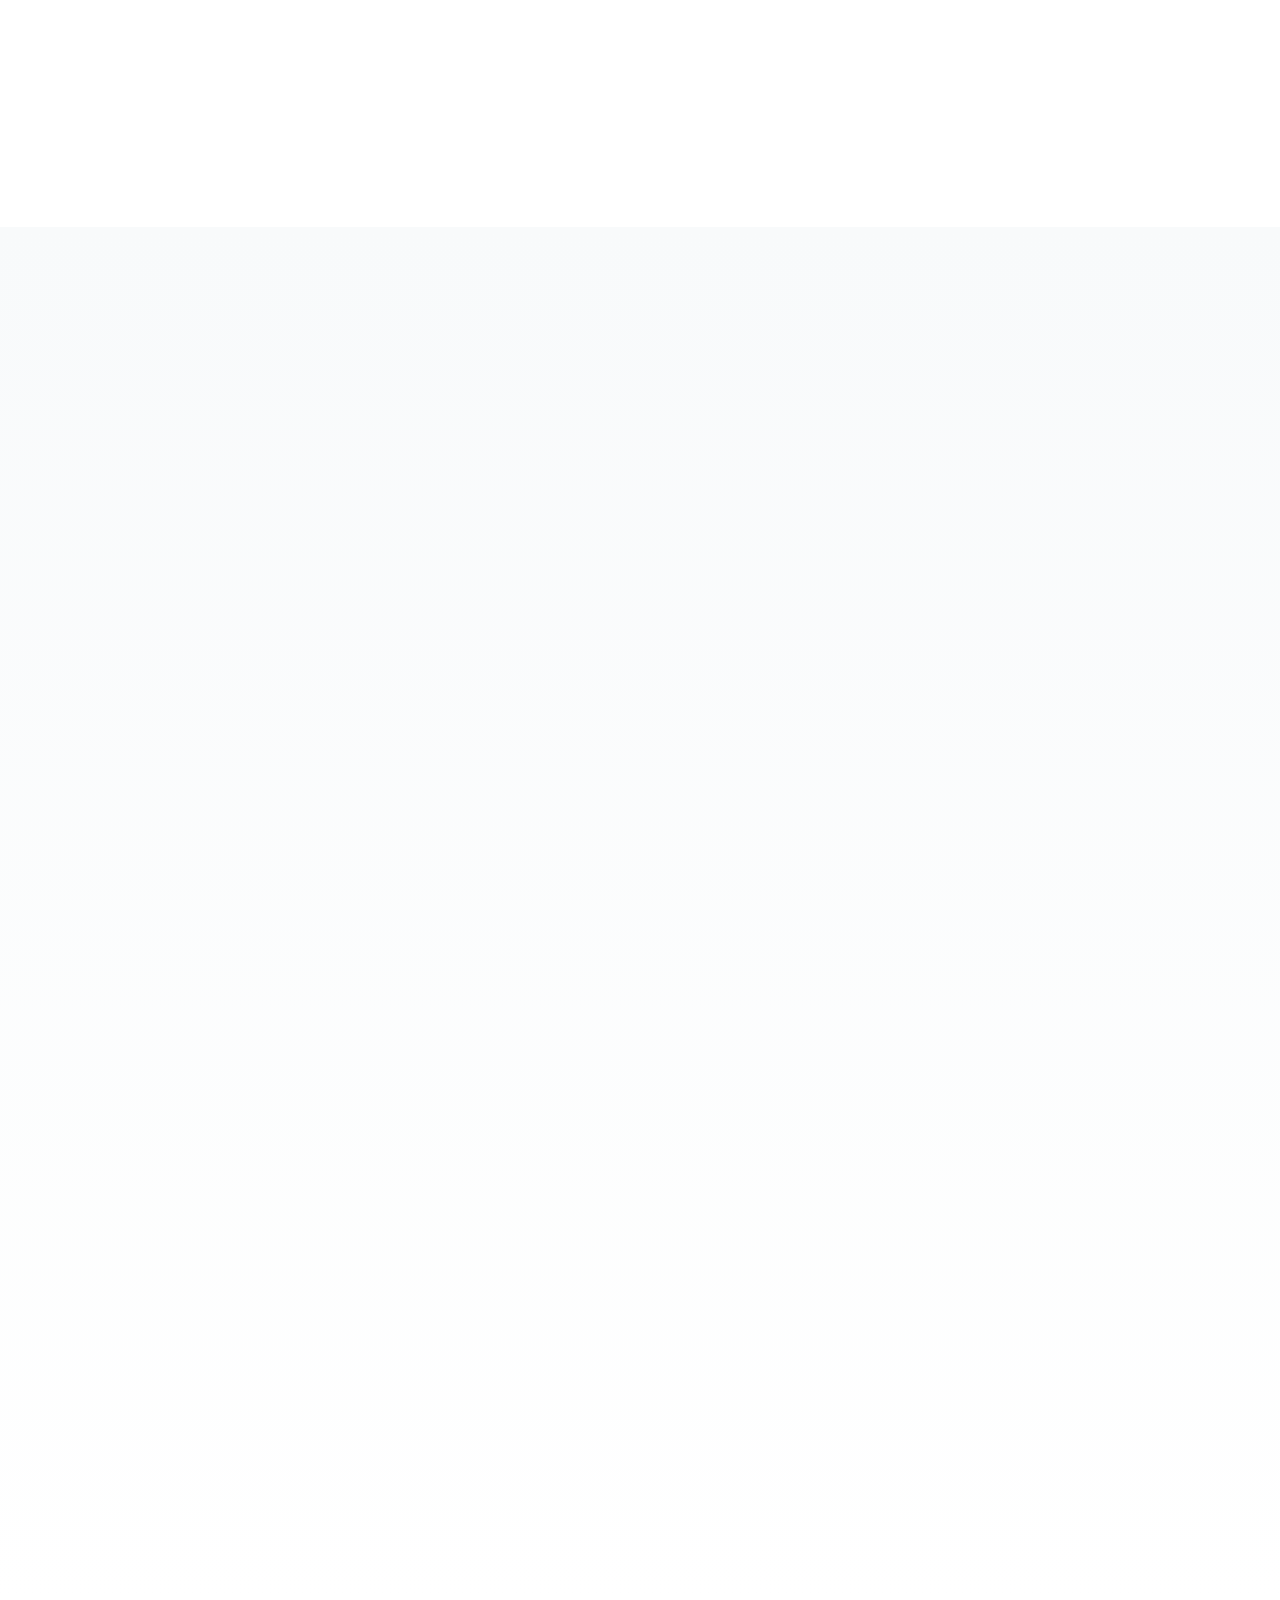
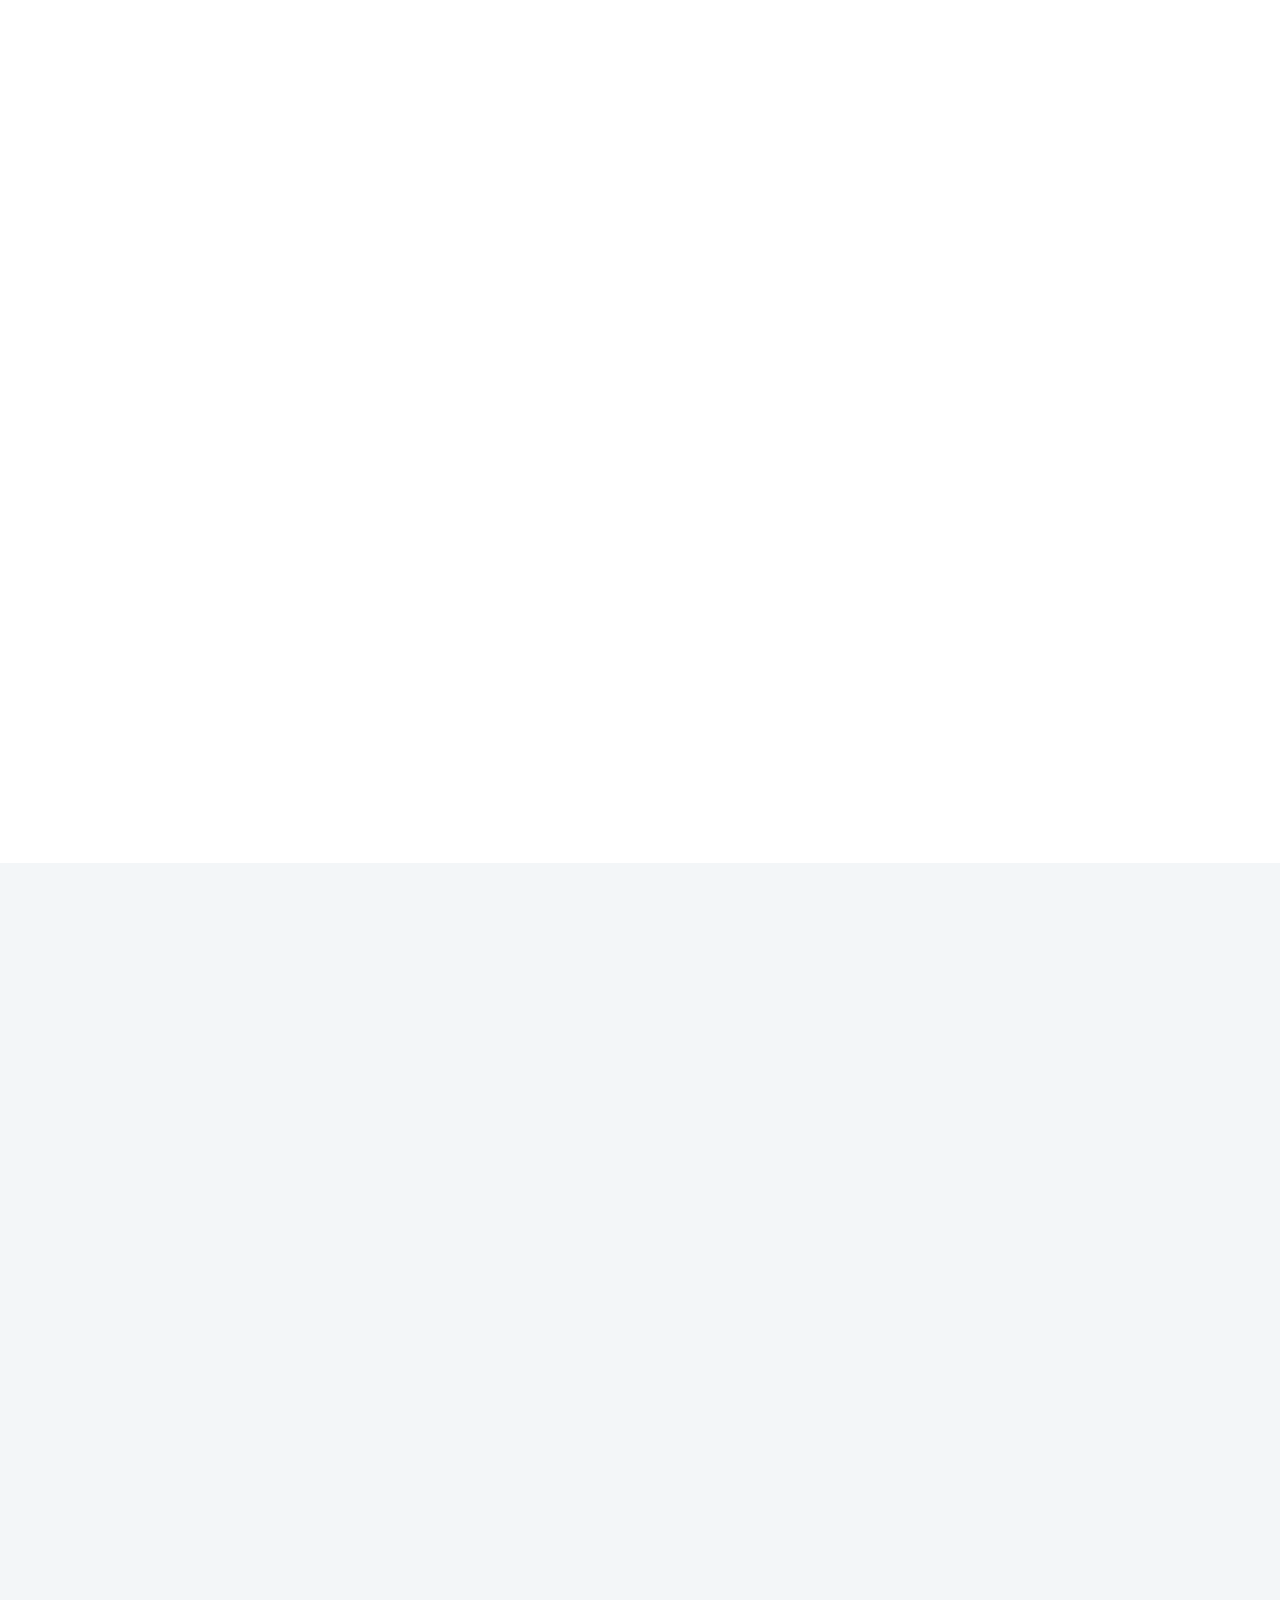
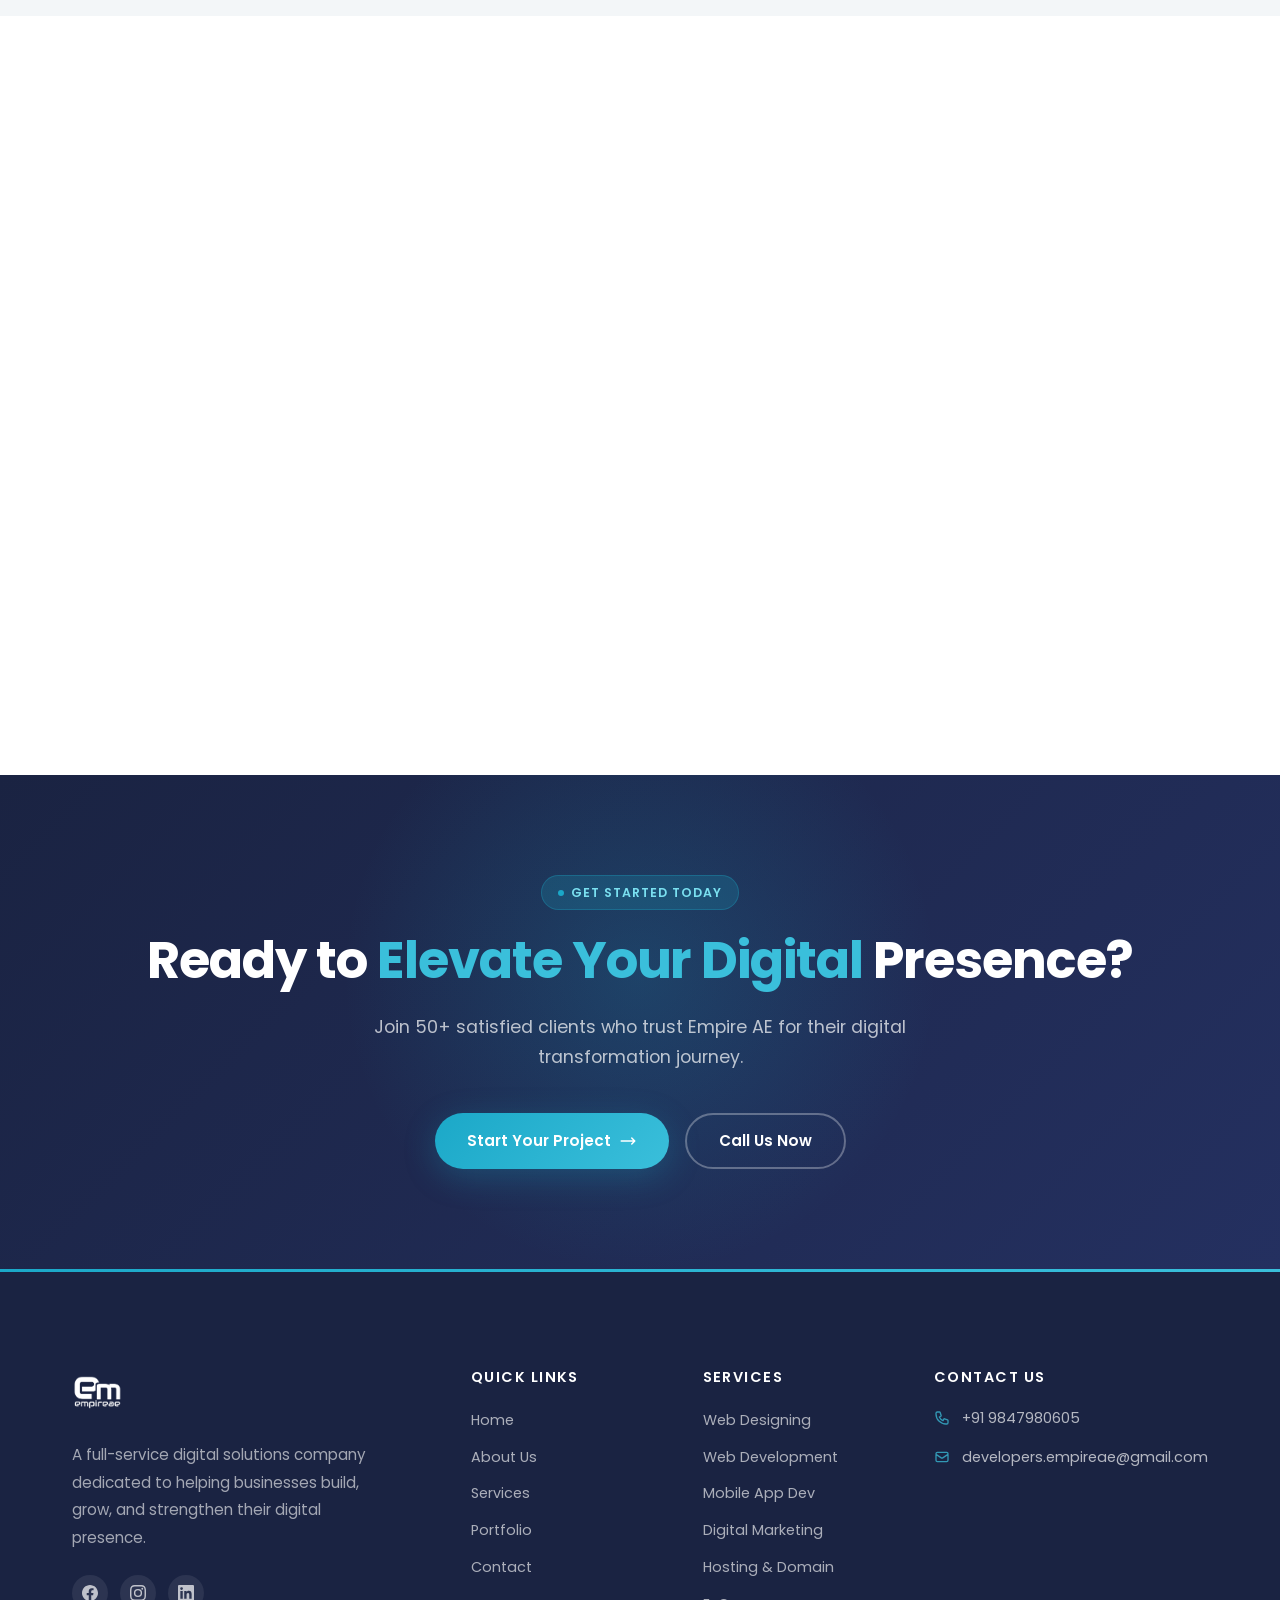
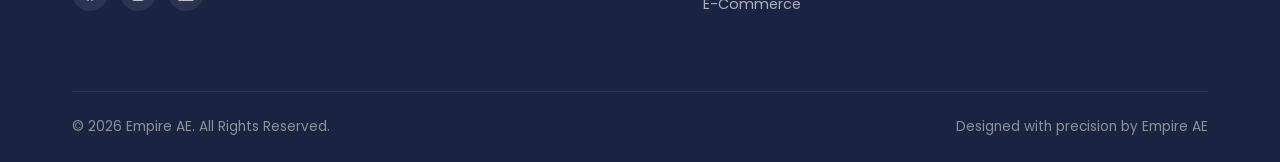
==== commit f4a0fe3b: "Convert WhatsApp tooltip to direct hyperlink & upgrade scrolling to GTA 6 style cinematic animations" ====
--- a/index.html
+++ b/index.html
@@ -479,10 +479,6 @@
             <svg xmlns="http://www.w3.org/2000/svg" fill="none" viewBox="0 0 24 24" stroke="currentColor"><path stroke-linecap="round" stroke-linejoin="round" stroke-width="2" d="M3 8l7.89 5.26a2 2 0 002.22 0L21 8M5 19h14a2 2 0 002-2V7a2 2 0 00-2-2H5a2 2 0 00-2 2v10a2 2 0 002 2z"/></svg>
             <span>developers.empireae@gmail.com</span>
           </div>
-          <div class="footer-contact-item">
-            <svg xmlns="http://www.w3.org/2000/svg" fill="none" viewBox="0 0 24 24" stroke="currentColor"><path stroke-linecap="round" stroke-linejoin="round" stroke-width="2" d="M21 12a9 9 0 01-9 9m9-9a9 9 0 00-9-9m9 9H3m9 9a9 9 0 01-9-9m9 9c1.657 0 3-4.03 3-9s-1.343-9-3-9m0 18c-1.657 0-3-4.03-3-9s1.343-9 3-9m-9 9a9 9 0 019-9"/></svg>
-            <span>empireae.xyz</span>
-          </div>
         </div>
       </div>
       <div class="footer-bottom">
@@ -492,6 +488,9 @@
     </div>
   </footer>
 
+      <a href="https://wa.me/919847980605" target="_blank" rel="noopener" class="wa-btn" aria-label="Chat on WhatsApp">
+    <svg xmlns="http://www.w3.org/2000/svg" viewBox="0 0 24 24" fill="white" width="35" height="35"><path d="M17.472 14.382c-.297-.149-1.758-.867-2.03-.967-.273-.099-.471-.148-.67.15-.197.297-.767.966-.94 1.164-.173.199-.347.223-.644.075-.297-.15-1.255-.463-2.39-1.475-.878-.788-1.472-1.761-1.645-2.059-.173-.298-.018-.458.13-.606.134-.133.298-.347.446-.52.149-.174.198-.298.298-.497.099-.198.05-.371-.025-.52-.075-.149-.669-1.612-.916-2.207-.242-.579-.487-.5-.669-.51a12.8 12.8 0 00-.57-.01c-.198 0-.52.074-.792.372-.272.297-1.04 1.016-1.04 2.479 0 1.462 1.065 2.875 1.213 3.074.149.198 2.096 3.2 5.077 4.487.709.306 1.262.489 1.694.625.712.227 1.36.195 1.871.118.571-.085 1.758-.719 2.006-1.413.248-.694.248-1.289.173-1.413-.074-.124-.272-.198-.57-.347m-5.421 7.403h-.004a9.87 9.87 0 01-5.031-1.378l-.361-.214-3.741.982.998-3.648-.235-.374a9.86 9.86 0 01-1.51-5.26c.001-5.45 4.436-9.884 9.888-9.884 2.64 0 5.122 1.03 6.988 2.898a9.825 9.825 0 012.893 6.994c-.003 5.45-4.437 9.884-9.885 9.884m8.413-18.297A11.815 11.815 0 0012.05 0C5.495 0 .16 5.335.157 11.892c0 2.096.547 4.142 1.588 5.945L.057 24l6.305-1.654a11.882 11.882 0 005.683 1.448h.005c6.554 0 11.89-5.335 11.893-11.893a11.821 11.821 0 00-3.48-8.413z"/></svg>
+  </a>
   <button id="scrollTopBtn" class="scroll-top" aria-label="Scroll to top">
     <svg xmlns="http://www.w3.org/2000/svg" fill="none" viewBox="0 0 24 24" stroke="currentColor" width="24" height="24"><path stroke-linecap="round" stroke-linejoin="round" stroke-width="2" d="M5 10l7-7m0 0l7 7m-7-7v18"/></svg>
   </button>
--- a/styles.css
+++ b/styles.css
@@ -540,7 +540,7 @@
   color: var(--teal);
   box-shadow: var(--shadow-lg);
   cursor: pointer;
-  z-index: 999;
+  z-index: 998;
   opacity: 0;
   visibility: hidden;
   transform: translateY(20px) scale(0.9);
@@ -558,6 +558,22 @@
   box-shadow: var(--shadow-teal);
   border-color: transparent;
 }
+
+/* ─── WhatsApp Button ─── */
+.wa-btn {
+  position: fixed;
+  bottom: 5.5rem; right: 1.75rem;
+  width: 55px; height: 55px;
+  background: #25D366;
+  border-radius: 50%;
+  display: flex; align-items: center; justify-content: center;
+  box-shadow: 0 4px 15px rgba(37, 211, 102, 0.4);
+  cursor: pointer;
+  z-index: 998;
+  transition: transform 0.3s ease, box-shadow 0.3s ease;
+  text-decoration: none;
+}
+.wa-btn:hover { transform: scale(1.05); box-shadow: 0 6px 20px rgba(37, 211, 102, 0.5); }
 
 /* ─── Responsive ─── */
 @media (max-width: 1024px) {
--- a/animations.css
+++ b/animations.css
@@ -35,25 +35,18 @@
 }
 body.js-ready .fade-in {
   opacity: 0;
-  transition: opacity 0.7s cubic-bezier(0.4, 0, 0.2, 1);
+  filter: blur(8px);
+}
+.fade-in.show {
+  filter: blur(0);
+  opacity: 1;
 }
 
-/* Visible state — works with or without body.js-ready */
-body.js-ready .fade-up.visible,
-body.js-ready .fade-left.visible,
-body.js-ready .fade-right.visible,
-body.js-ready .fade-in.visible {
-  opacity: 1;
-  transform: none;
-}
-
-/* Delay utilities */
-body.js-ready .delay-1 { transition-delay: 0.1s !important; }
-body.js-ready .delay-2 { transition-delay: 0.2s !important; }
-body.js-ready .delay-3 { transition-delay: 0.3s !important; }
-body.js-ready .delay-4 { transition-delay: 0.4s !important; }
-body.js-ready .delay-5 { transition-delay: 0.5s !important; }
-body.js-ready .delay-6 { transition-delay: 0.6s !important; }
+/* Staggers */
+.delay-1 { transition-delay: 0.1s; }
+.delay-2 { transition-delay: 0.25s; }
+.delay-3 { transition-delay: 0.4s; }
+.delay-4 { transition-delay: 0.55s; }
 
 /* Spinner for form submit button */
 @keyframes spin {
@@ -62,27 +55,6 @@
 }
 .spin { animation: spin 1s linear infinite; }
 
-/* Premium Animations */
-.scale-up {
-  opacity: 0;
-  transform: scale(0.9);
-  transition: opacity 0.8s cubic-bezier(0.4, 0, 0.2, 1), transform 0.8s cubic-bezier(0.4, 0, 0.2, 1);
-}
-.scale-up.visible {
-  opacity: 1;
-  transform: scale(1);
-}
-.blur-in {
-  opacity: 0;
-  filter: blur(10px);
-  transform: translateY(20px);
-  transition: opacity 0.8s cubic-bezier(0.4, 0, 0.2, 1), filter 0.8s cubic-bezier(0.4, 0, 0.2, 1), transform 0.8s cubic-bezier(0.4, 0, 0.2, 1);
-}
-.blur-in.visible {
-  opacity: 1;
-  filter: blur(0);
-  transform: translateY(0);
-}
 body:not(.js-ready) .scale-up,
 body:not(.js-ready) .blur-in {
   opacity: 1;
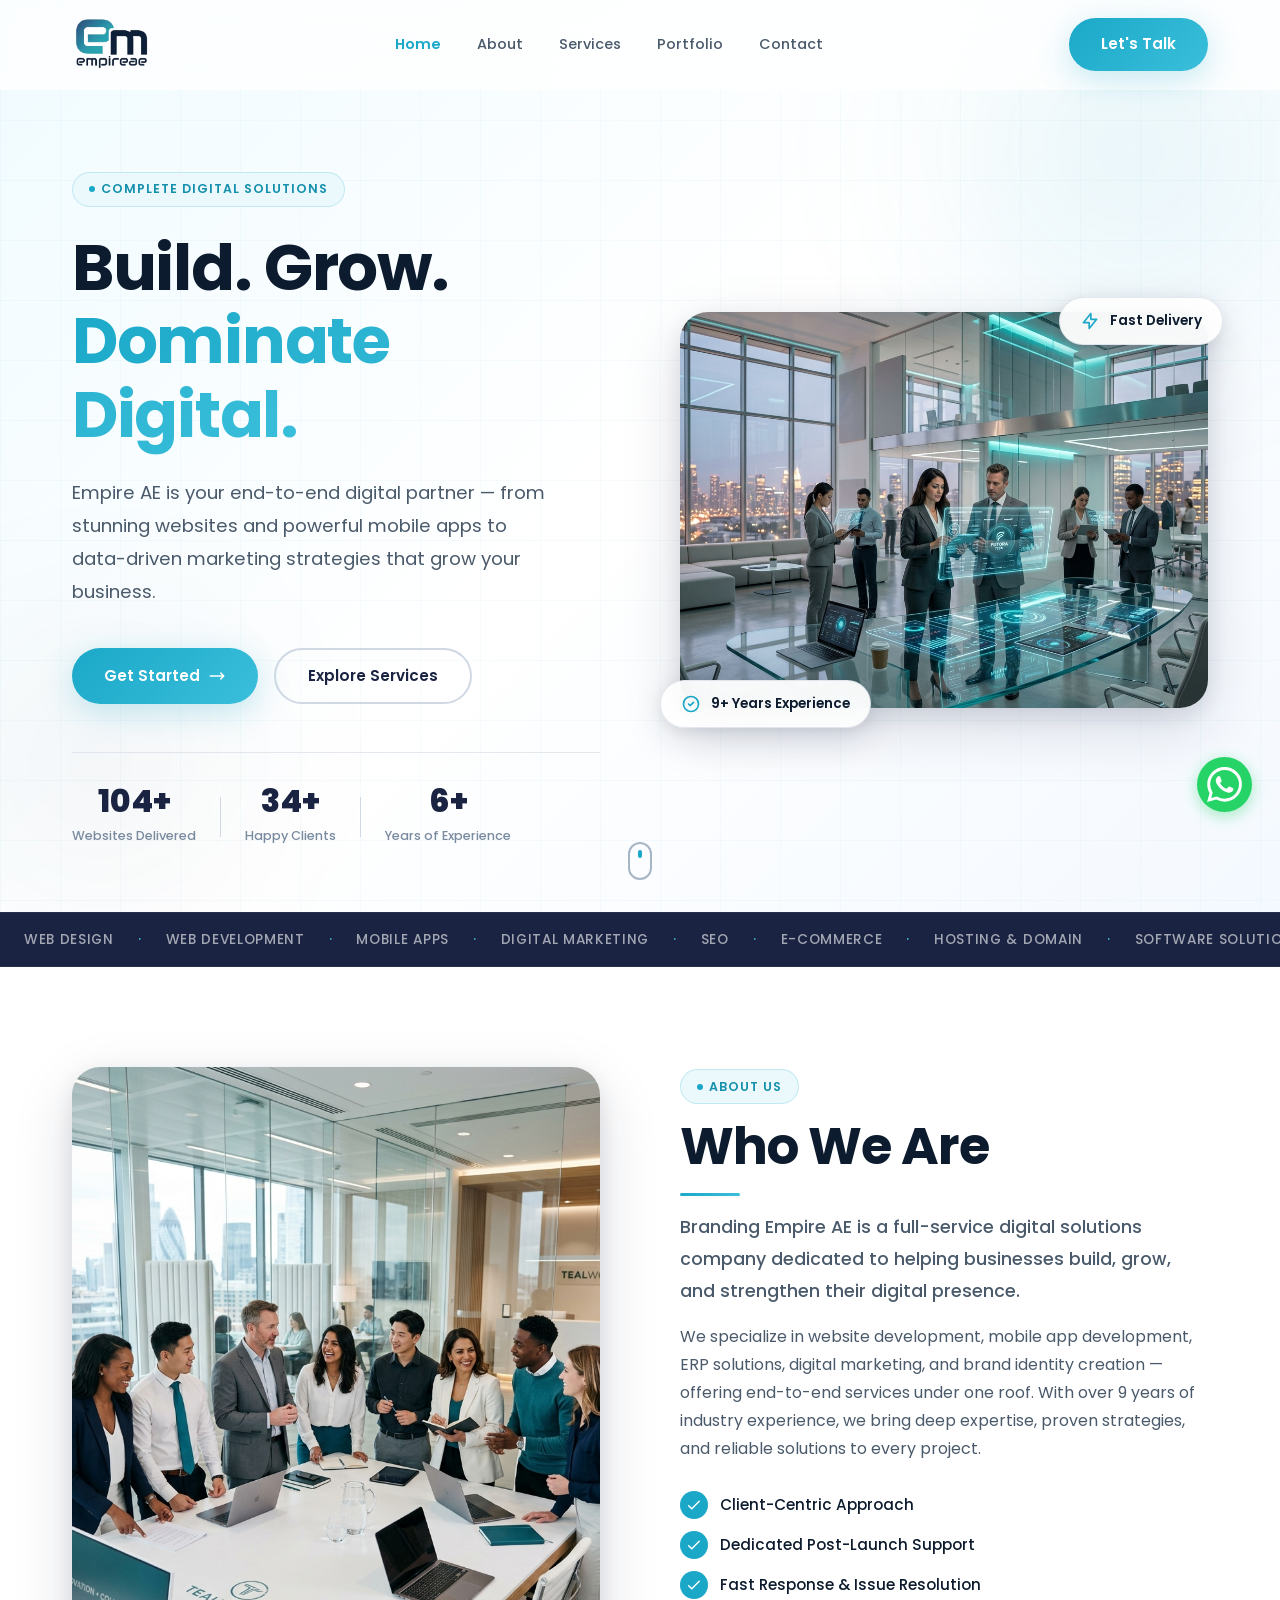
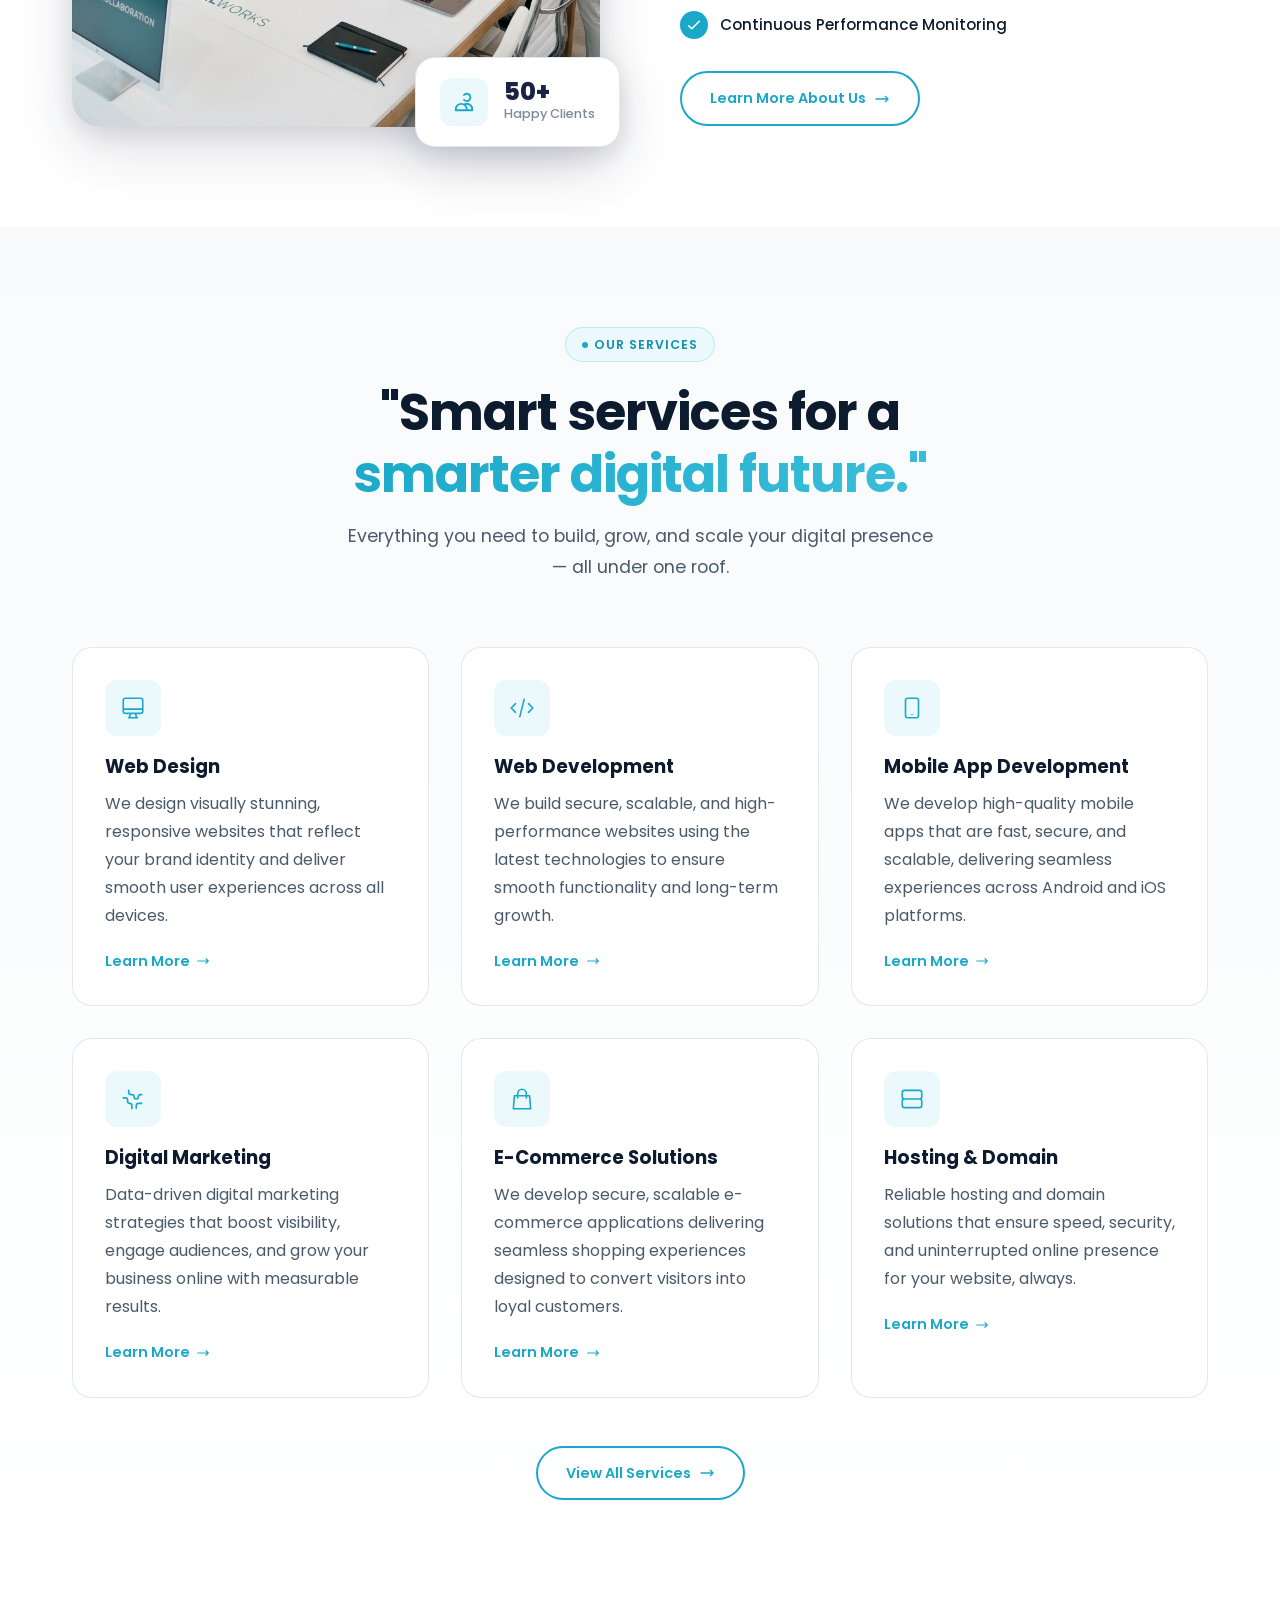
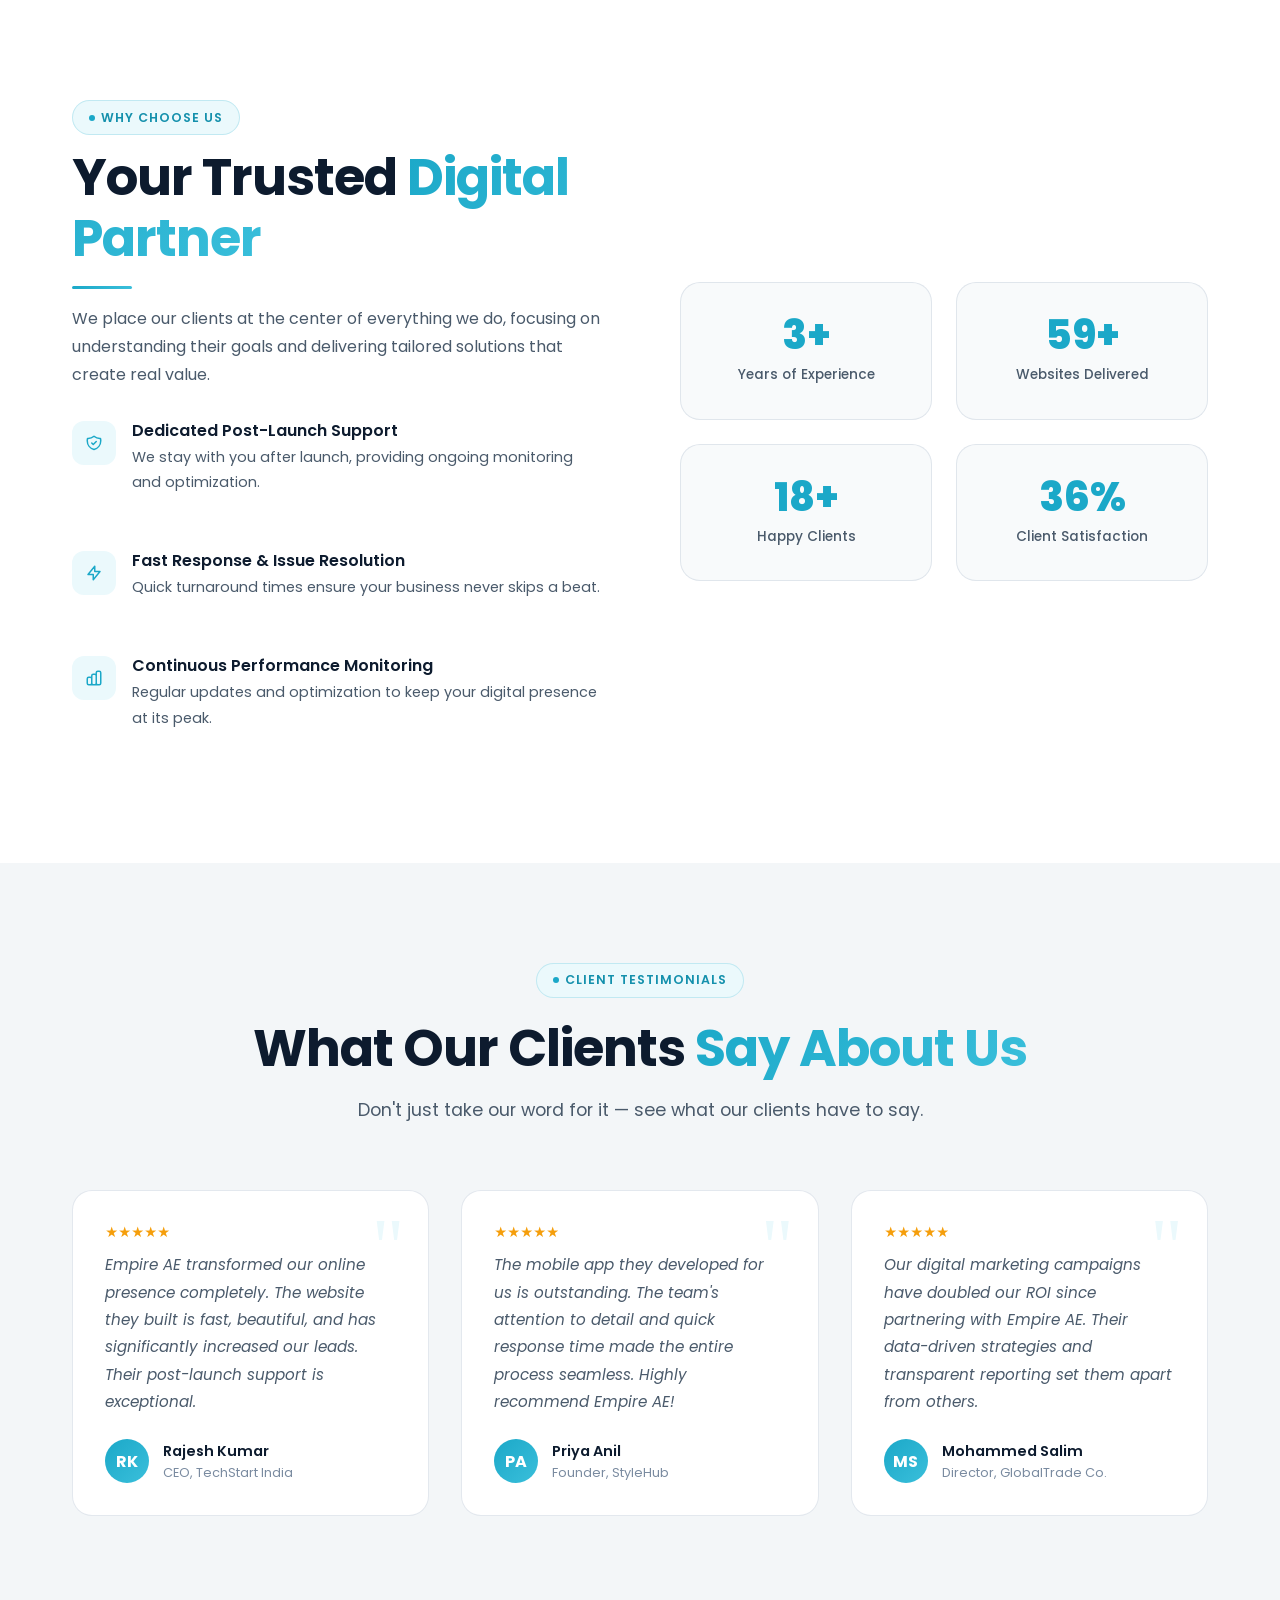
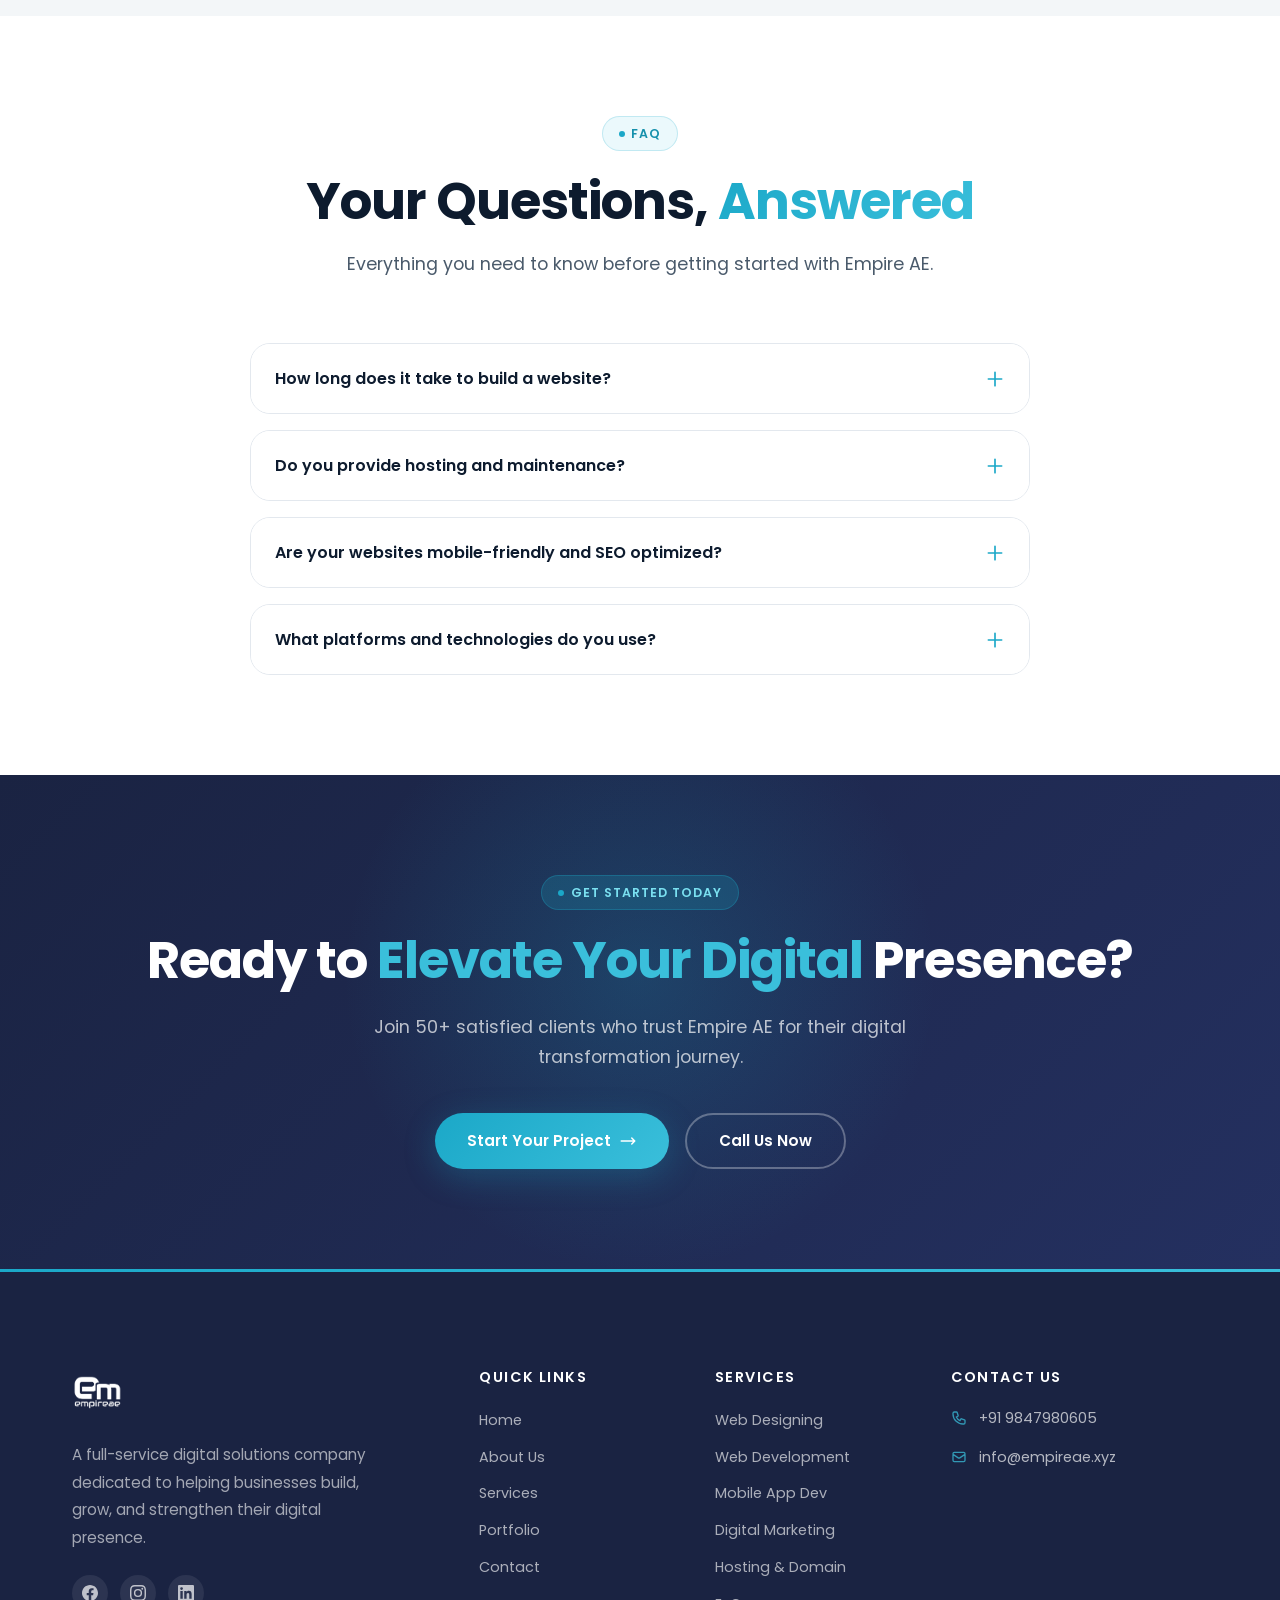
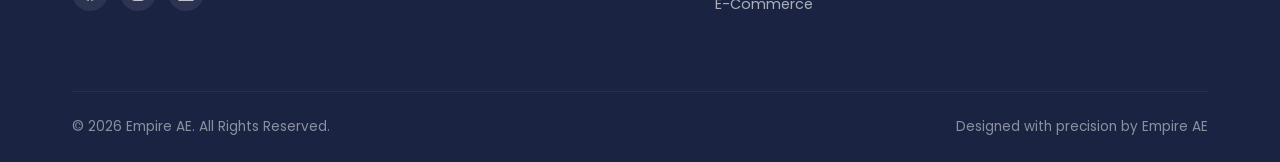
==== commit 3acc817c: "Update email from developers.empireae@gmail.com to info@empireae.xyz everywhere" ====
--- a/index.html
+++ b/index.html
@@ -477,7 +477,7 @@
           </div>
           <div class="footer-contact-item">
             <svg xmlns="http://www.w3.org/2000/svg" fill="none" viewBox="0 0 24 24" stroke="currentColor"><path stroke-linecap="round" stroke-linejoin="round" stroke-width="2" d="M3 8l7.89 5.26a2 2 0 002.22 0L21 8M5 19h14a2 2 0 002-2V7a2 2 0 00-2-2H5a2 2 0 00-2 2v10a2 2 0 002 2z"/></svg>
-            <span>developers.empireae@gmail.com</span>
+            <span>info@empireae.xyz</span>
           </div>
         </div>
       </div>
--- a/styles.css
+++ b/styles.css
@@ -53,13 +53,18 @@
 
 /* ─── Reset & Base ─── */
 *, *::before, *::after { box-sizing: border-box; margin: 0; padding: 0; }
-html { scroll-behavior: smooth; font-size: 16px; -webkit-font-smoothing: antialiased; }
+html {
+  scroll-behavior: smooth; font-size: 16px; -webkit-font-smoothing: antialiased;
+  overflow-x: hidden;
+  max-width: 100vw;
+}
 body {
   font-family: var(--font-primary);
   color: var(--text-primary);
   background: var(--white);
   line-height: 1.6;
   overflow-x: hidden;
+  width: 100%;
 }
 img { max-width: 100%; height: auto; display: block; }
 a { text-decoration: none; color: inherit; }
@@ -216,13 +221,18 @@
   position: absolute;
   top: 0; left: -100%;
   width: 100%; height: 100%;
-  background: linear-gradient(90deg, transparent, rgba(255,255,255,0.2), transparent);
-  transition: var(--transition-slow);
-}
-.btn-primary:hover::before { left: 100%; }
+  background: linear-gradient(90deg, transparent, rgba(255,255,255,0.25), transparent);
+  animation: shine-sweep 4s cubic-bezier(0.19, 1, 0.22, 1) infinite;
+}
+@keyframes shine-sweep {
+  0% { left: -100%; opacity: 0; }
+  10% { opacity: 1; }
+  35% { left: 100%; opacity: 0; }
+  100% { left: 100%; opacity: 0; }
+}
 .btn-primary:hover {
-  transform: translateY(-2px);
-  box-shadow: 0 12px 40px rgba(27, 168, 200, 0.4);
+  transform: translateY(-3px) scale(1.02);
+  box-shadow: 0 15px 35px rgba(27, 168, 200, 0.5);
 }
 .btn-secondary {
   display: inline-flex;
--- a/animations.css
+++ b/animations.css
@@ -14,32 +14,95 @@
   transition: none;
 }
 
-/* Once JS body class is set, enable the animation */
-body.js-ready .fade-up {
-  opacity: 0;
-  transform: translateY(40px);
-  transition: opacity 0.7s cubic-bezier(0.4, 0, 0.2, 1),
-              transform 0.7s cubic-bezier(0.4, 0, 0.2, 1);
+/* 1) GTA-style Fade Up: Starts super low with blur and chromatic-like feel */
+.fade-up {
+  transform: translateY(80px);
+  filter: blur(15px) contrast(1.1);
 }
-body.js-ready .fade-left {
-  opacity: 0;
-  transform: translateX(-40px);
-  transition: opacity 0.7s cubic-bezier(0.4, 0, 0.2, 1),
-              transform 0.7s cubic-bezier(0.4, 0, 0.2, 1);
+.fade-up.visible {
+  transform: translateY(0);
+  filter: blur(0) contrast(1);
+  opacity: 1;
 }
-body.js-ready .fade-right {
-  opacity: 0;
-  transform: translateX(40px);
-  transition: opacity 0.7s cubic-bezier(0.4, 0, 0.2, 1),
-              transform 0.7s cubic-bezier(0.4, 0, 0.2, 1);
+
+/* 2) Super-heavy Blur Fade (Cinematic Reveal) */
+.blur-in {
+  filter: blur(25px) brightness(1.2);
+  transform: scale(1.1) translateY(30px);
 }
-body.js-ready .fade-in {
-  opacity: 0;
+.blur-in.visible {
+  filter: blur(0) brightness(1);
+  transform: scale(1) translateY(0);
+  opacity: 1;
+}
+
+/* 3) Intense Scale Drop (Trailer style hit) */
+.scale-up {
+  transform: scale(0.85);
+  filter: blur(10px);
+}
+.scale-up.visible {
+  transform: scale(1);
+  filter: blur(0);
+  opacity: 1;
+}
+
+.fade-left {
+  transform: translateX(-80px);
+  filter: blur(10px);
+}
+.fade-left.visible {
+  transform: translateX(0);
+  filter: blur(0);
+  opacity: 1;
+}
+
+.fade-right {
+  transform: translateX(80px);
+  filter: blur(10px);
+}
+.fade-right.visible {
+  transform: translateX(0);
+  filter: blur(0);
+  opacity: 1;
+}
+
+.fade-in {
   filter: blur(8px);
 }
-.fade-in.show {
+.fade-in.visible {
   filter: blur(0);
   opacity: 1;
+}
+
+/* 4) Ultra-Premium Image Mask Reveal */
+.img-mask-reveal {
+  position: relative;
+  overflow: hidden;
+  border-radius: var(--radius-lg);
+}
+.img-mask-reveal::after {
+  content: '';
+  position: absolute; 
+  inset: 0;
+  background: var(--teal);
+  transform-origin: left;
+  transition: transform 1s cubic-bezier(0.77, 0, 0.175, 1);
+  z-index: 2;
+}
+.img-mask-reveal img {
+  transform: scale(1.4);
+  filter: grayscale(30%) contrast(1.1);
+  transition: transform 1.4s cubic-bezier(0.77, 0, 0.175, 1), filter 1s ease;
+  width: 100%; object-fit: cover;
+}
+.img-mask-reveal.visible::after {
+  transform: scaleX(0);
+  transform-origin: right;
+}
+.img-mask-reveal.visible img {
+  transform: scale(1);
+  filter: grayscale(0%) contrast(1);
 }
 
 /* Staggers */
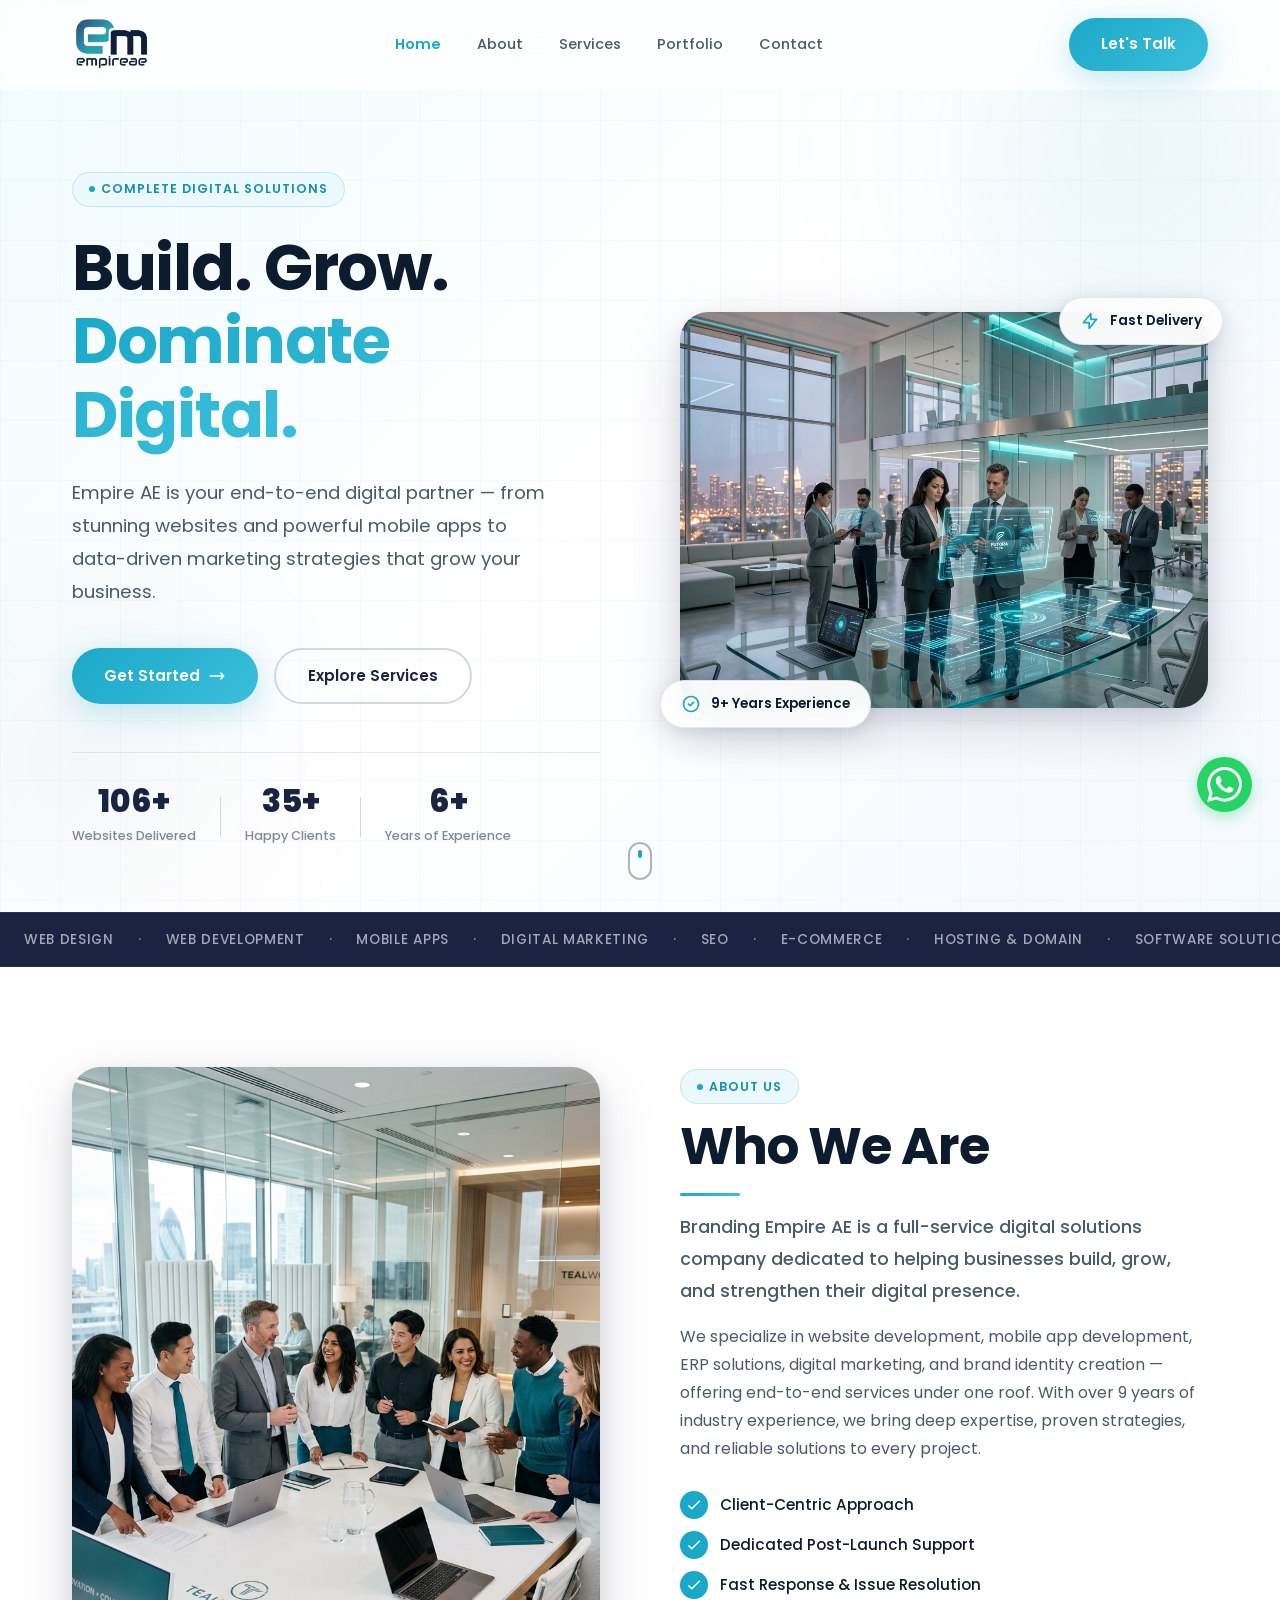
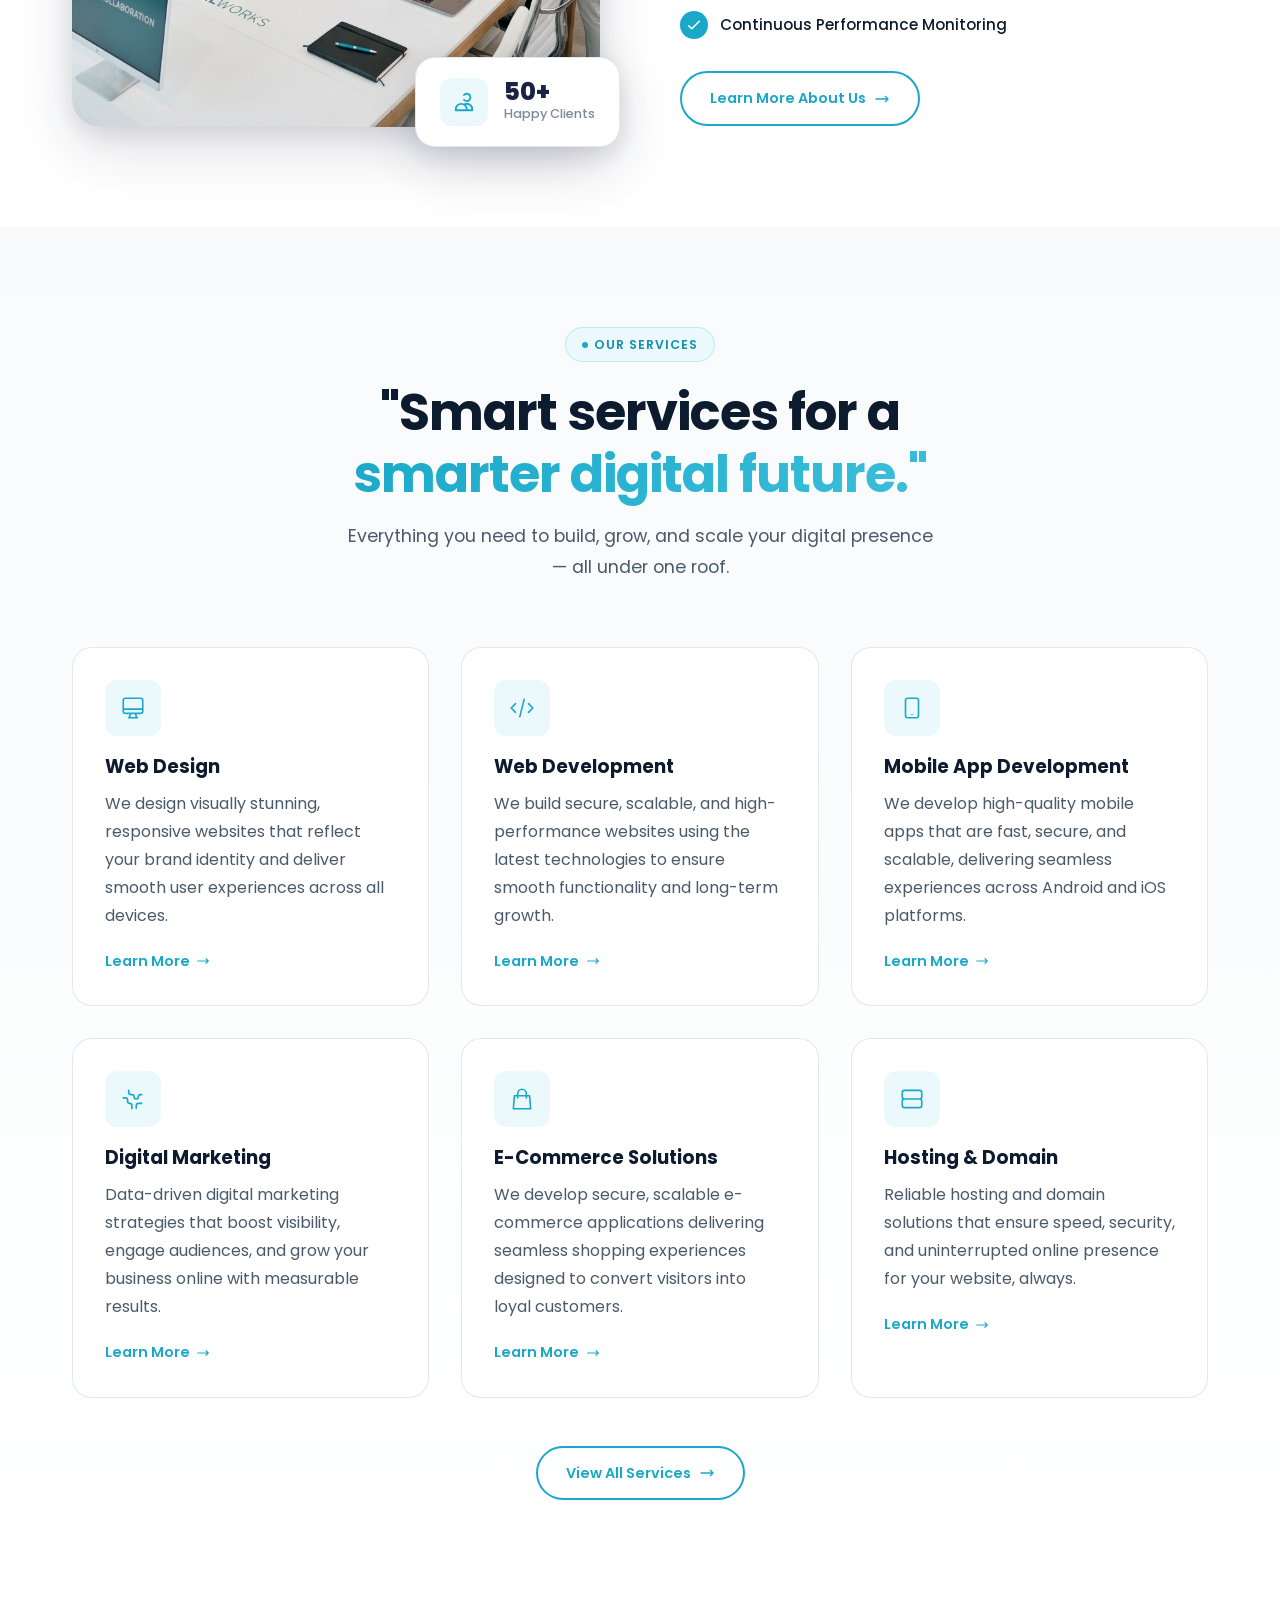
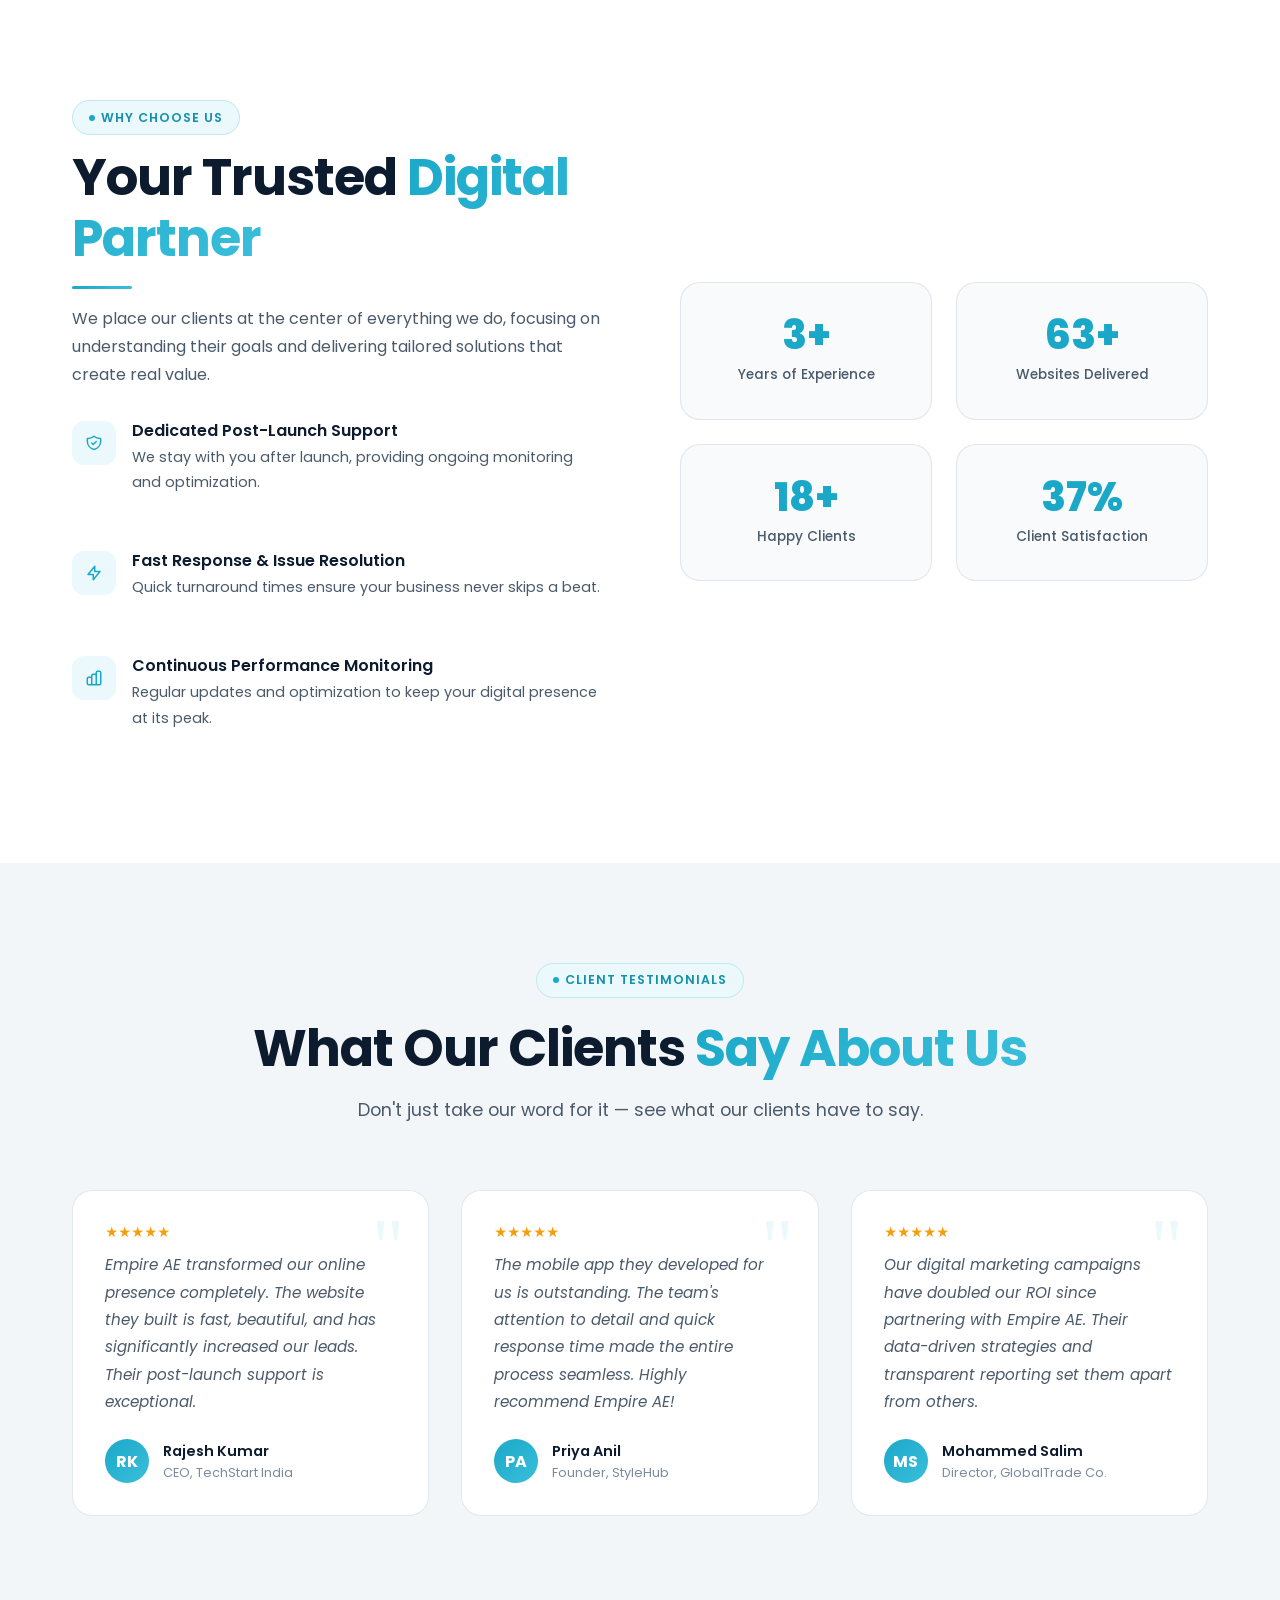
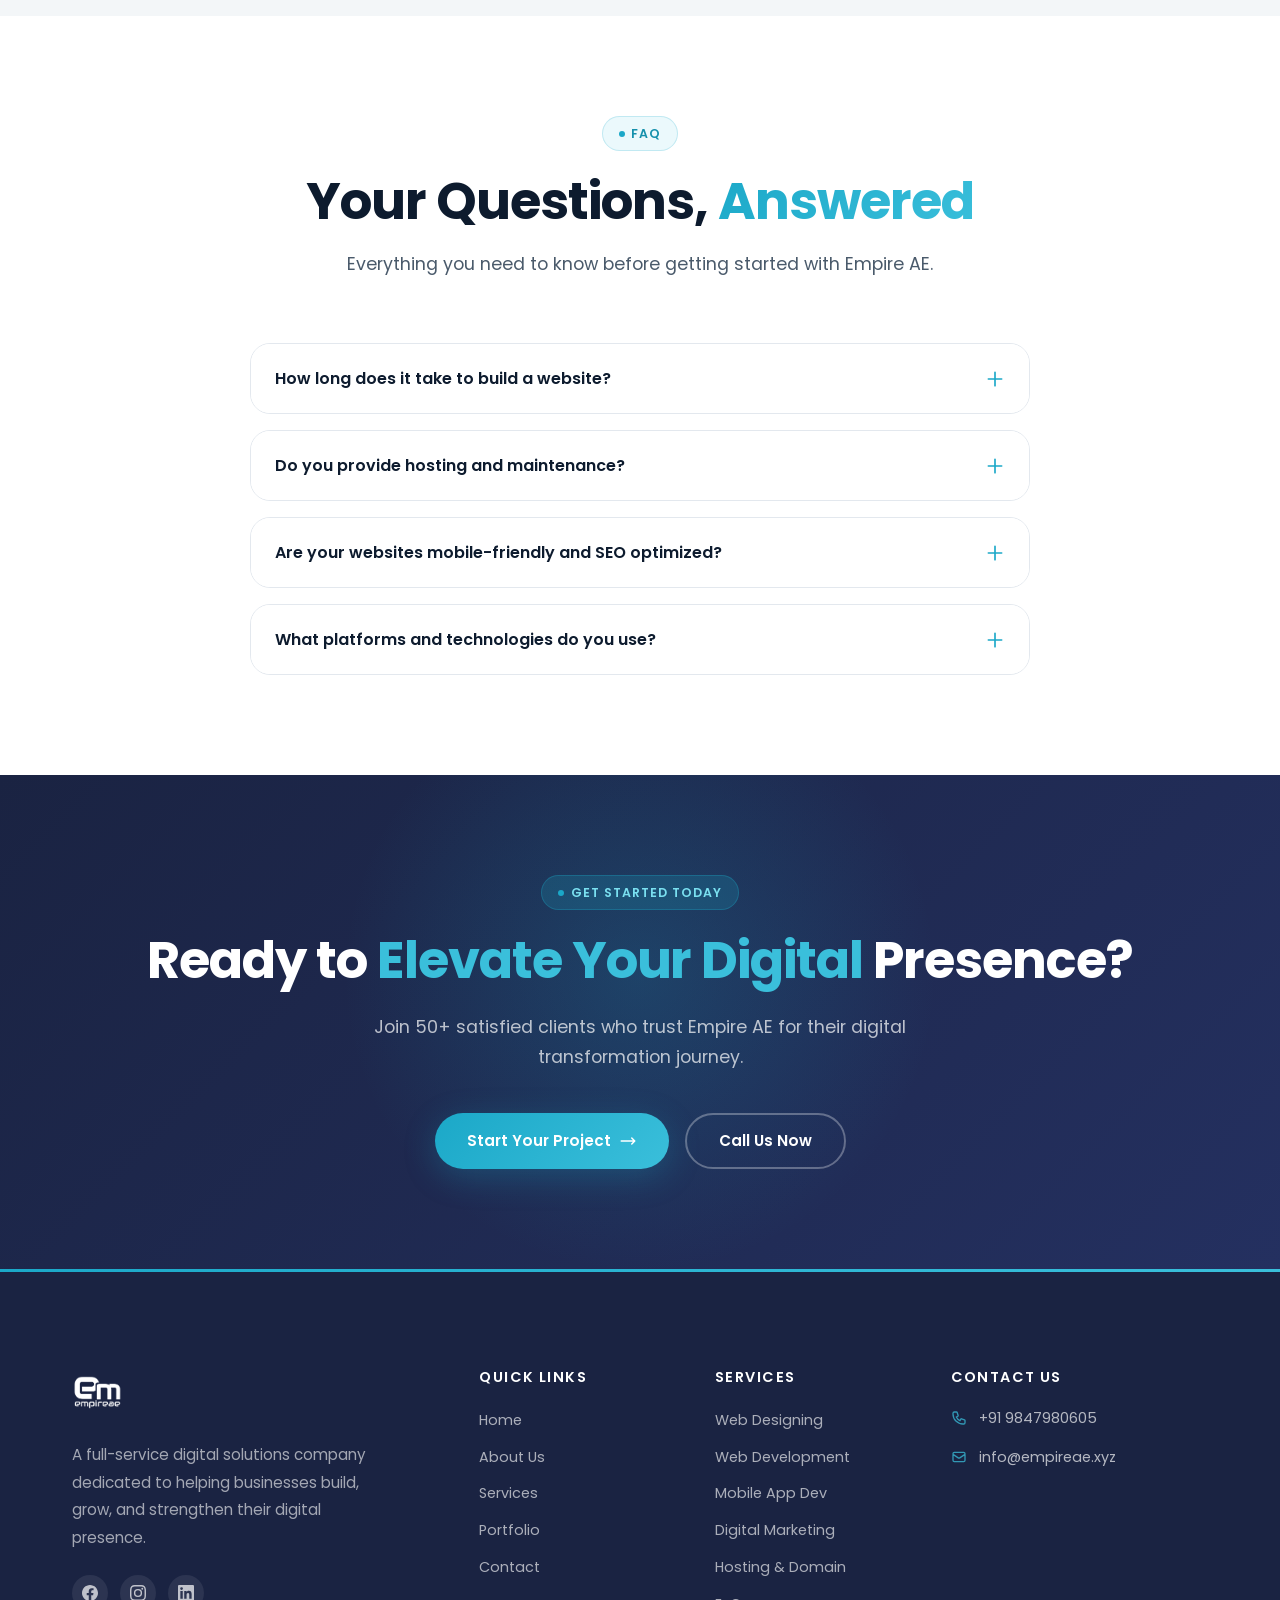
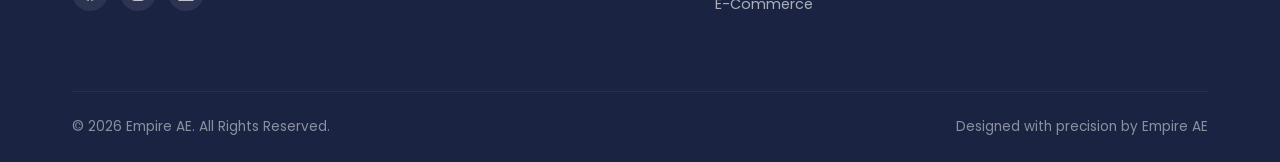
==== commit 2b287133: "Add logo as favicon to all HTML pages" ====
--- a/index.html
+++ b/index.html
@@ -1,6 +1,8 @@
 <!DOCTYPE html>
 <html lang="en">
 <head>
+    <link rel="icon" type="image/png" href="images/logo.png">
+
   <meta charset="UTF-8" />
   <meta name="viewport" content="width=device-width, initial-scale=1.0" />
   <title>Empire AE — Complete Digital Solutions</title>
